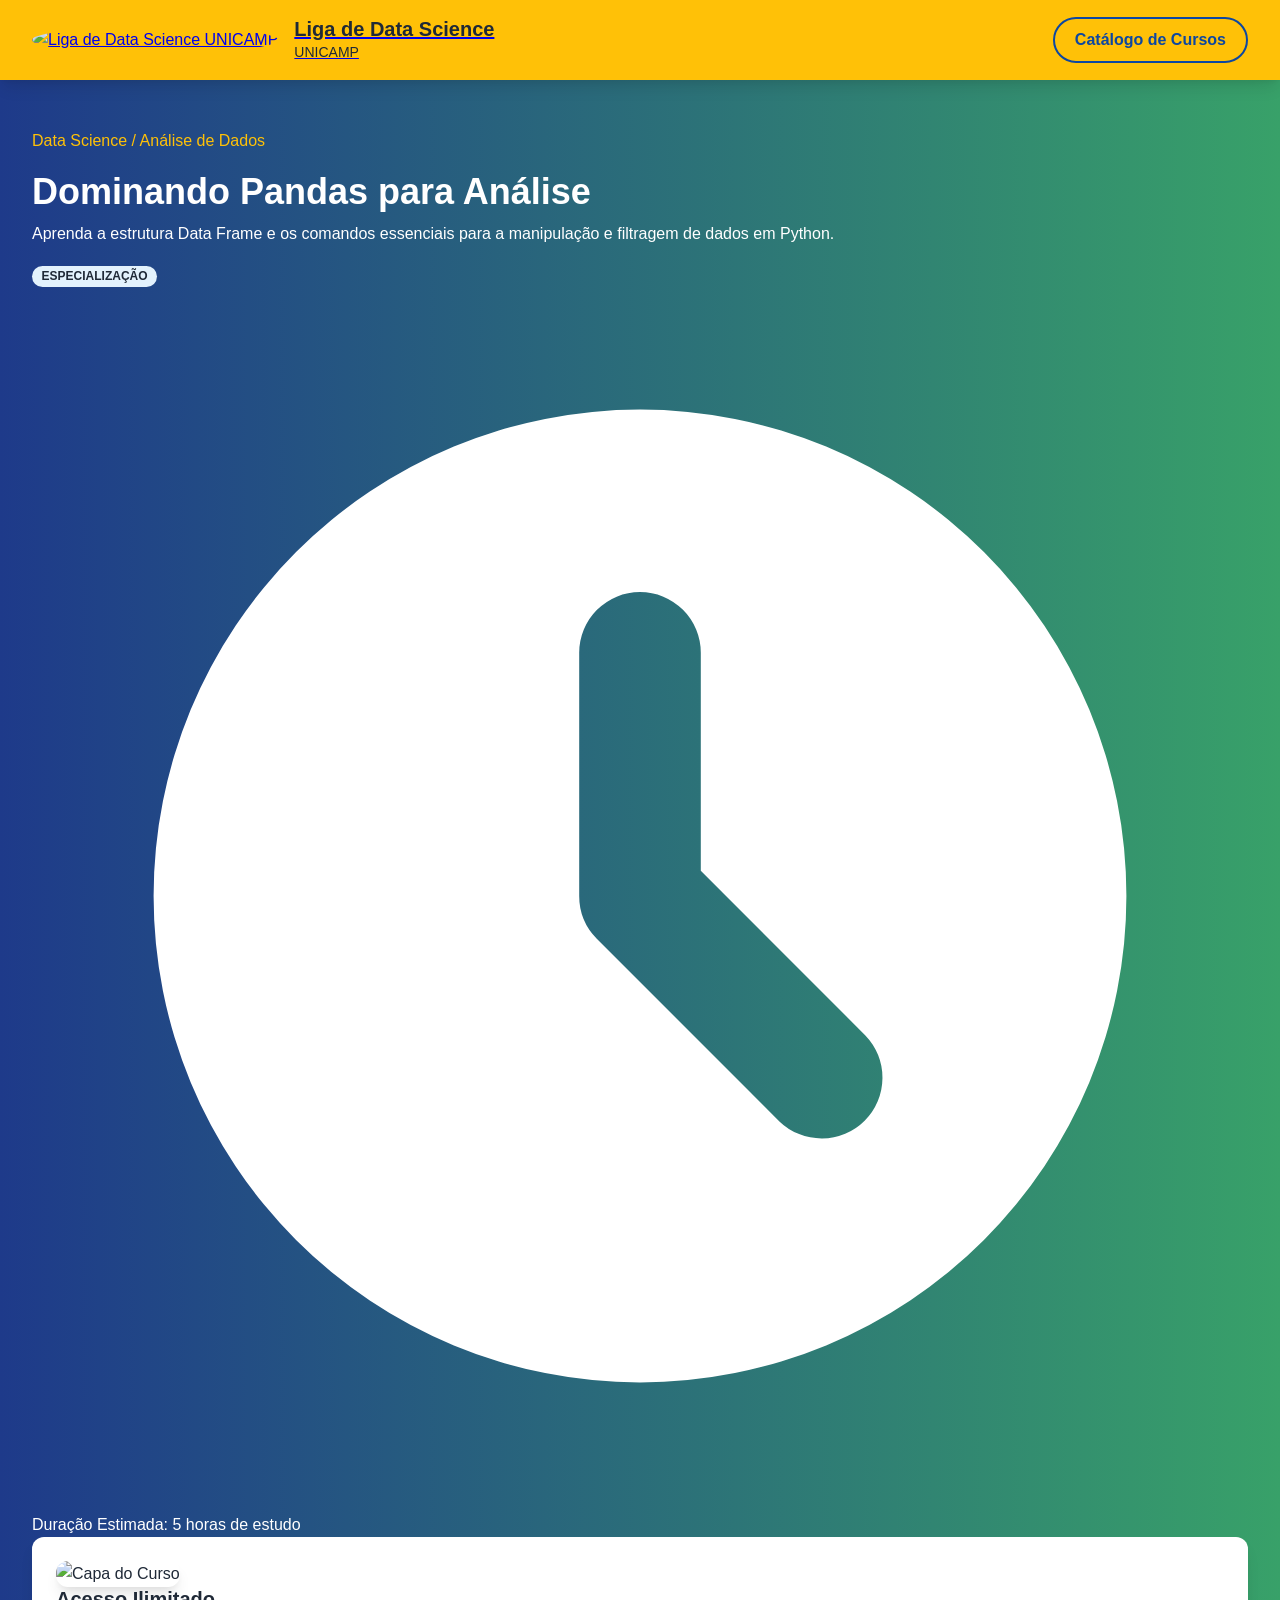
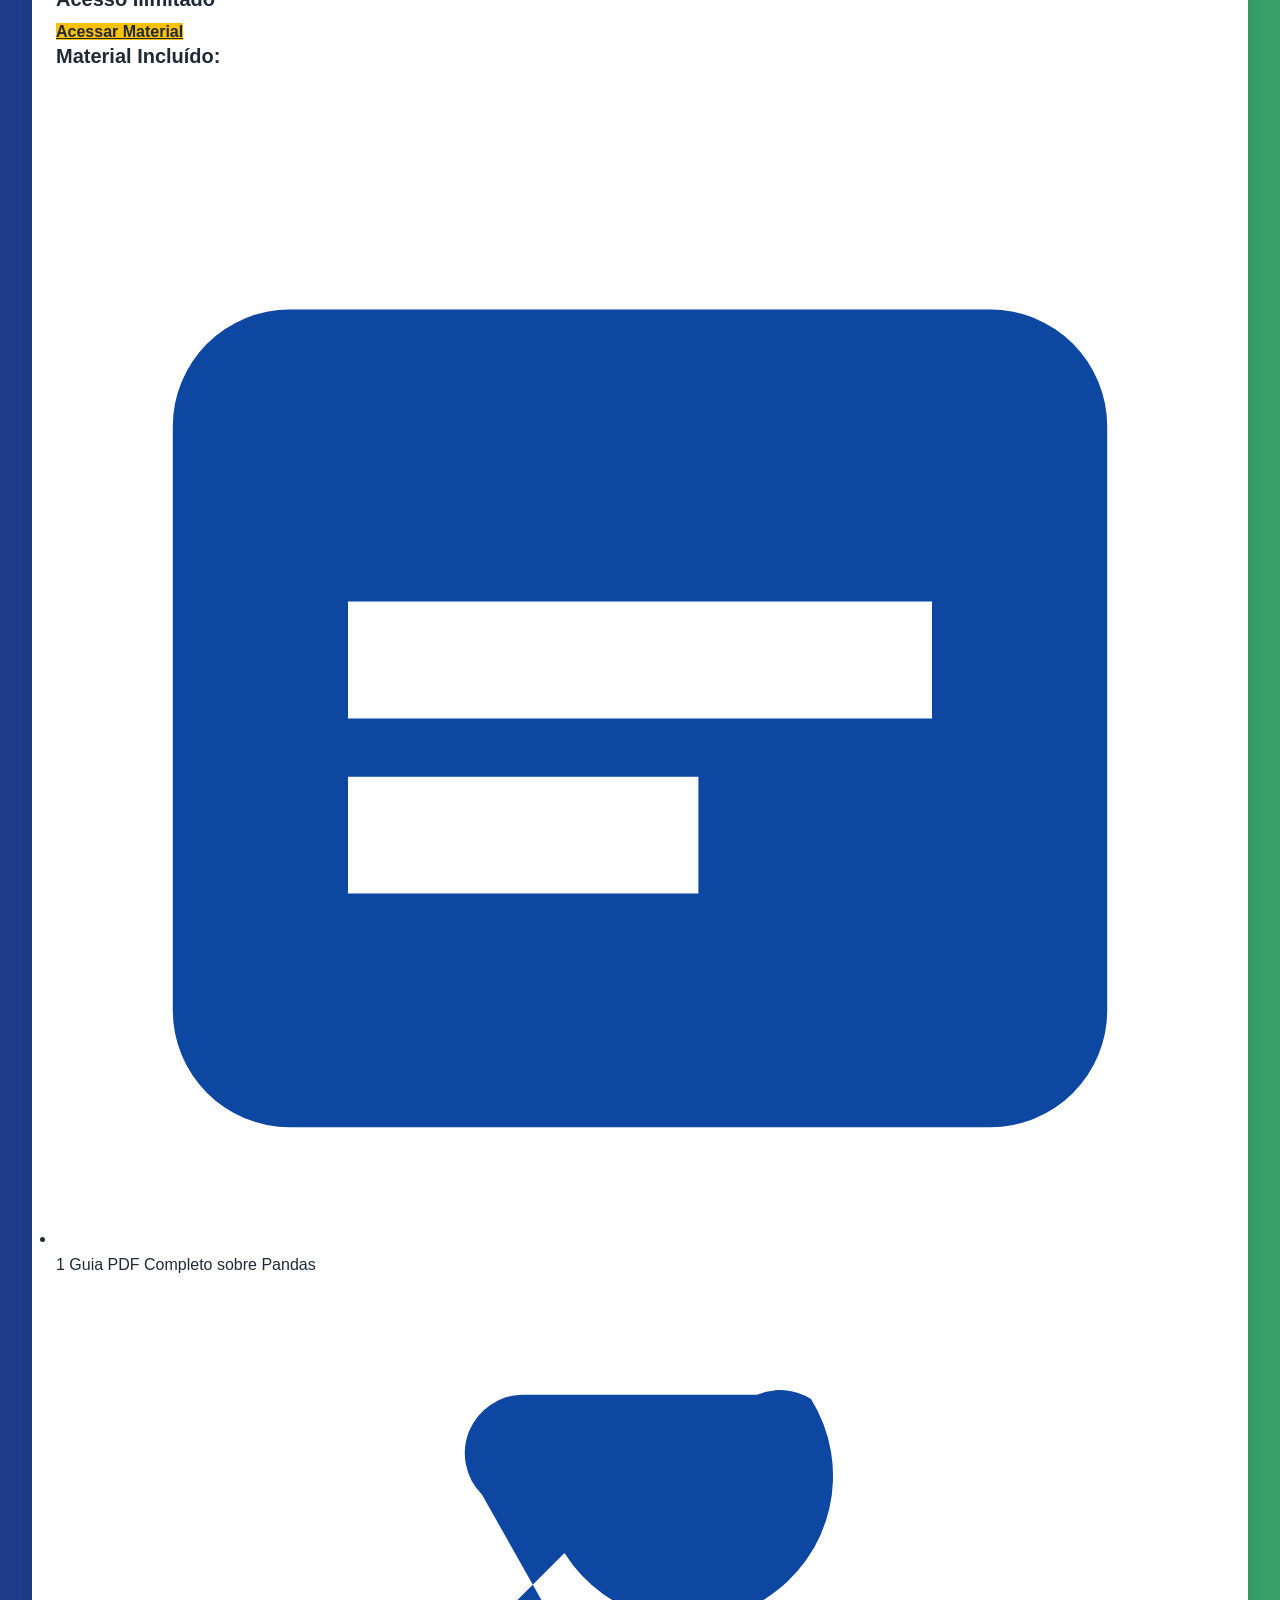
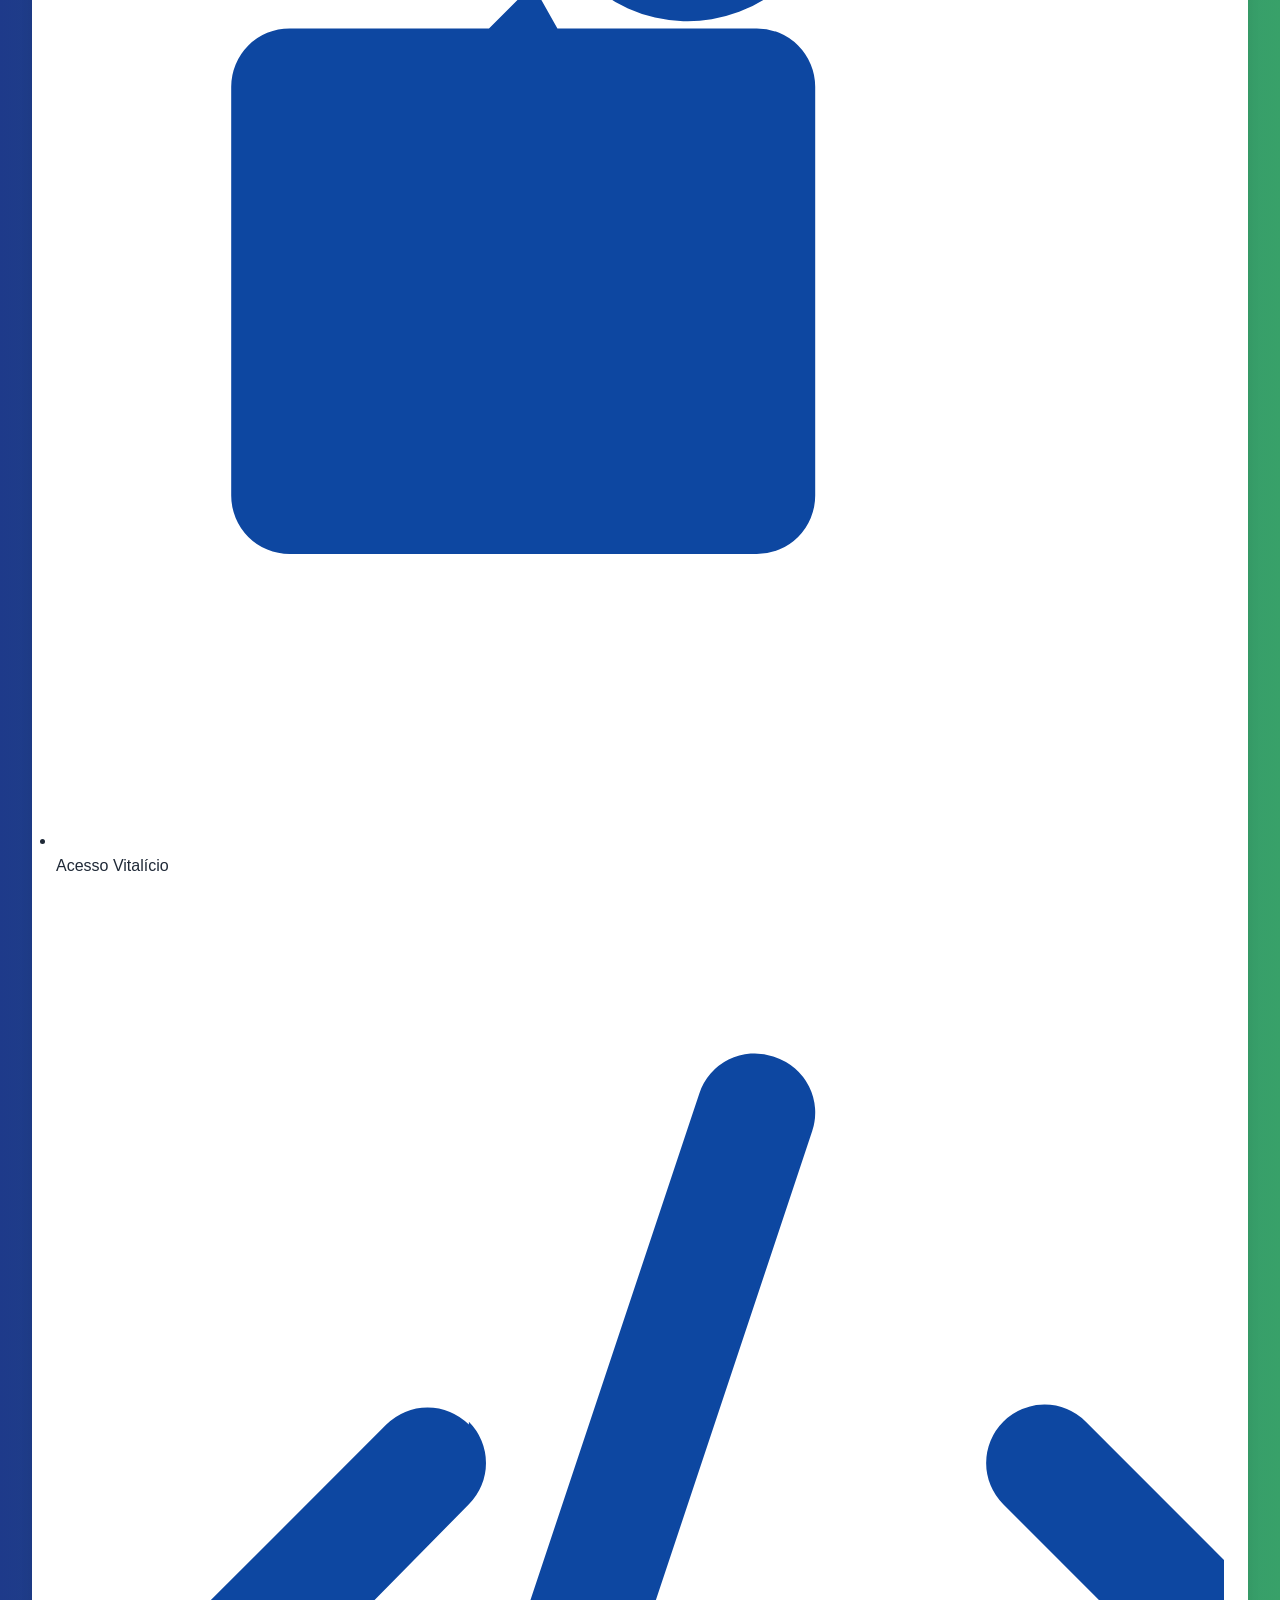
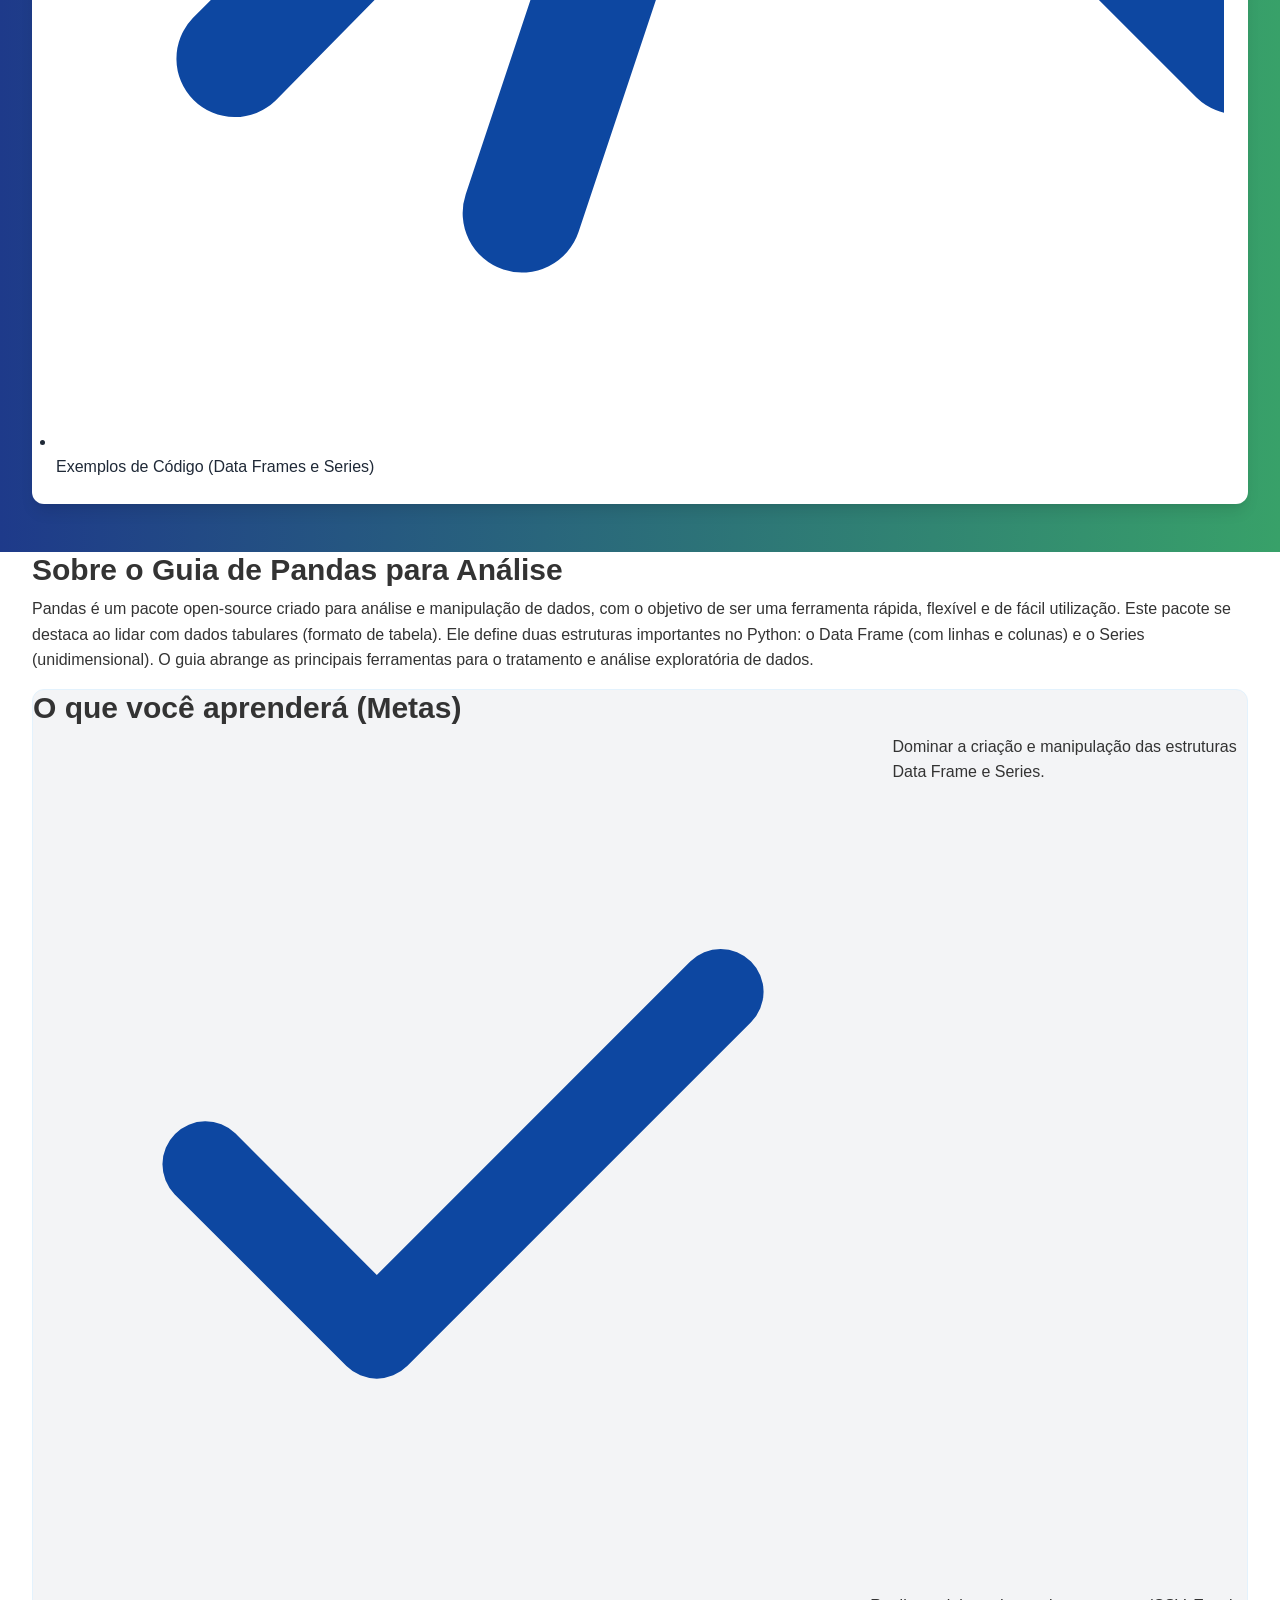
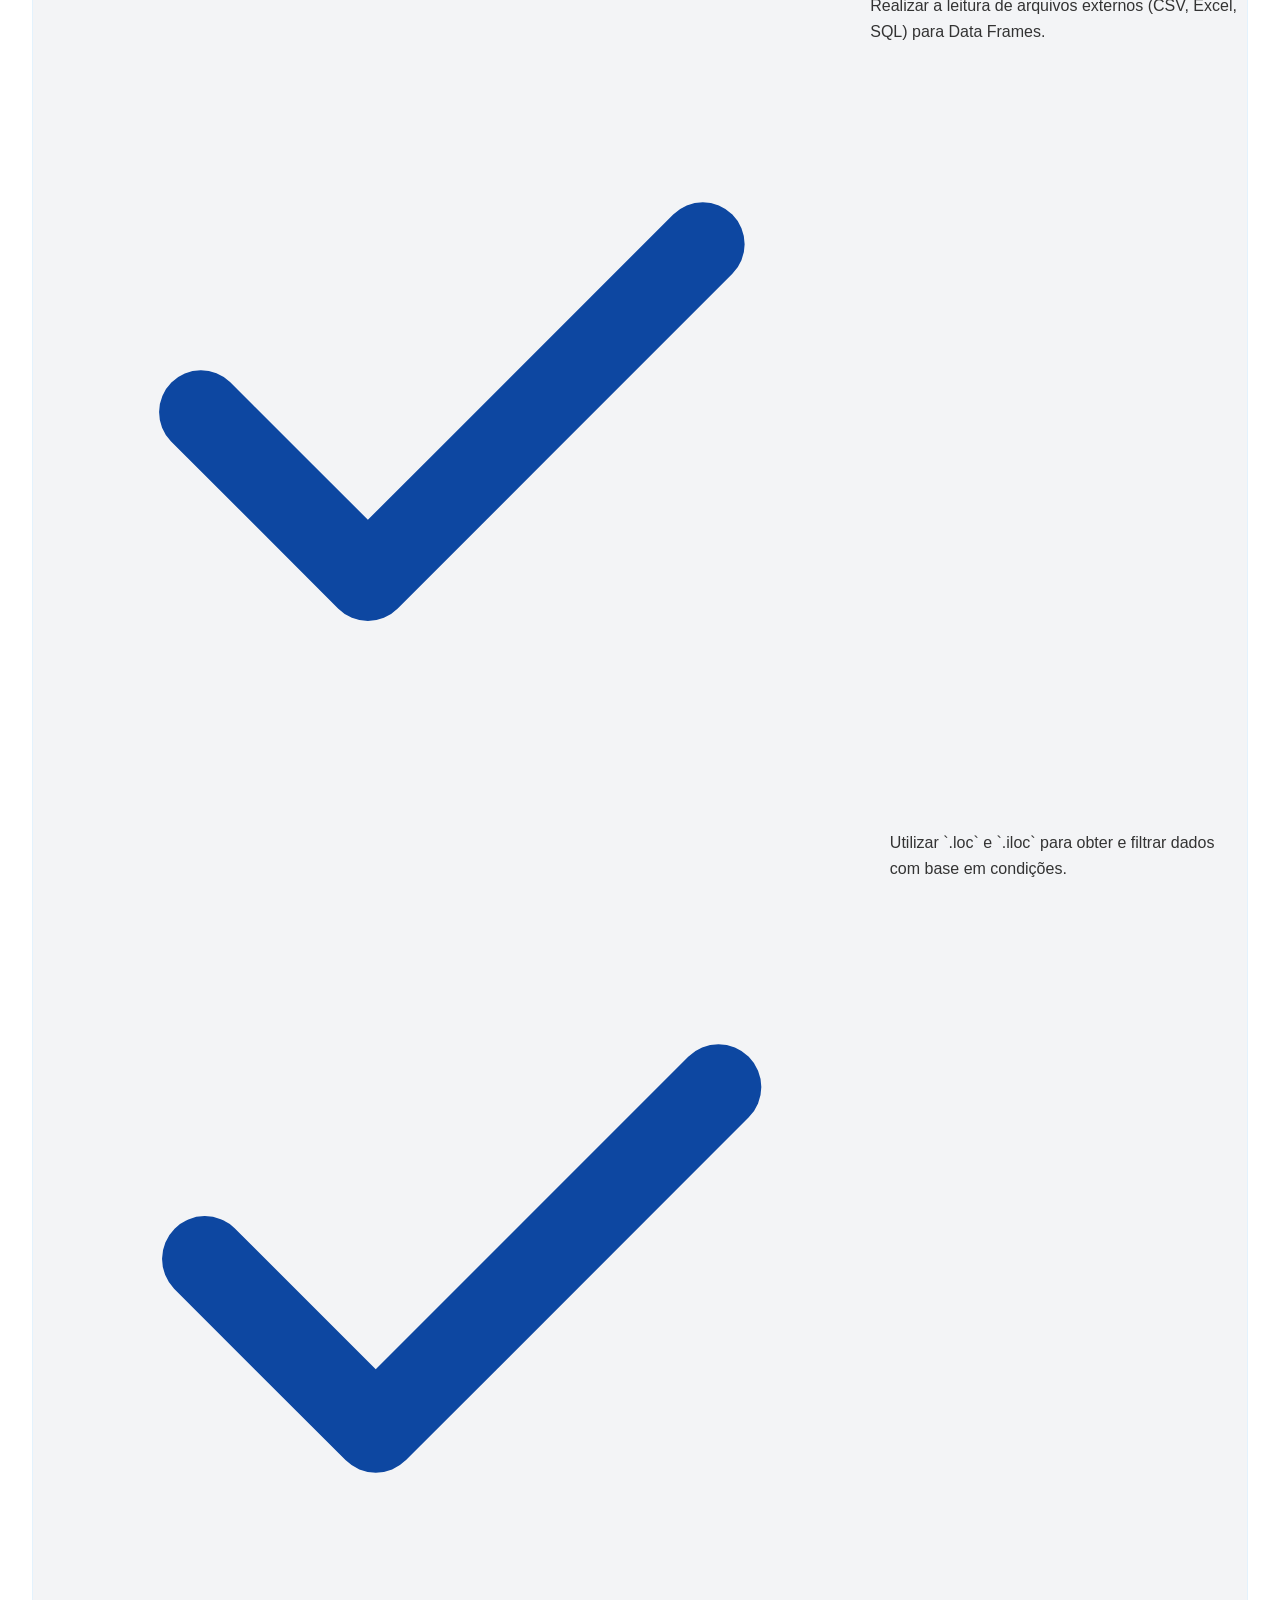
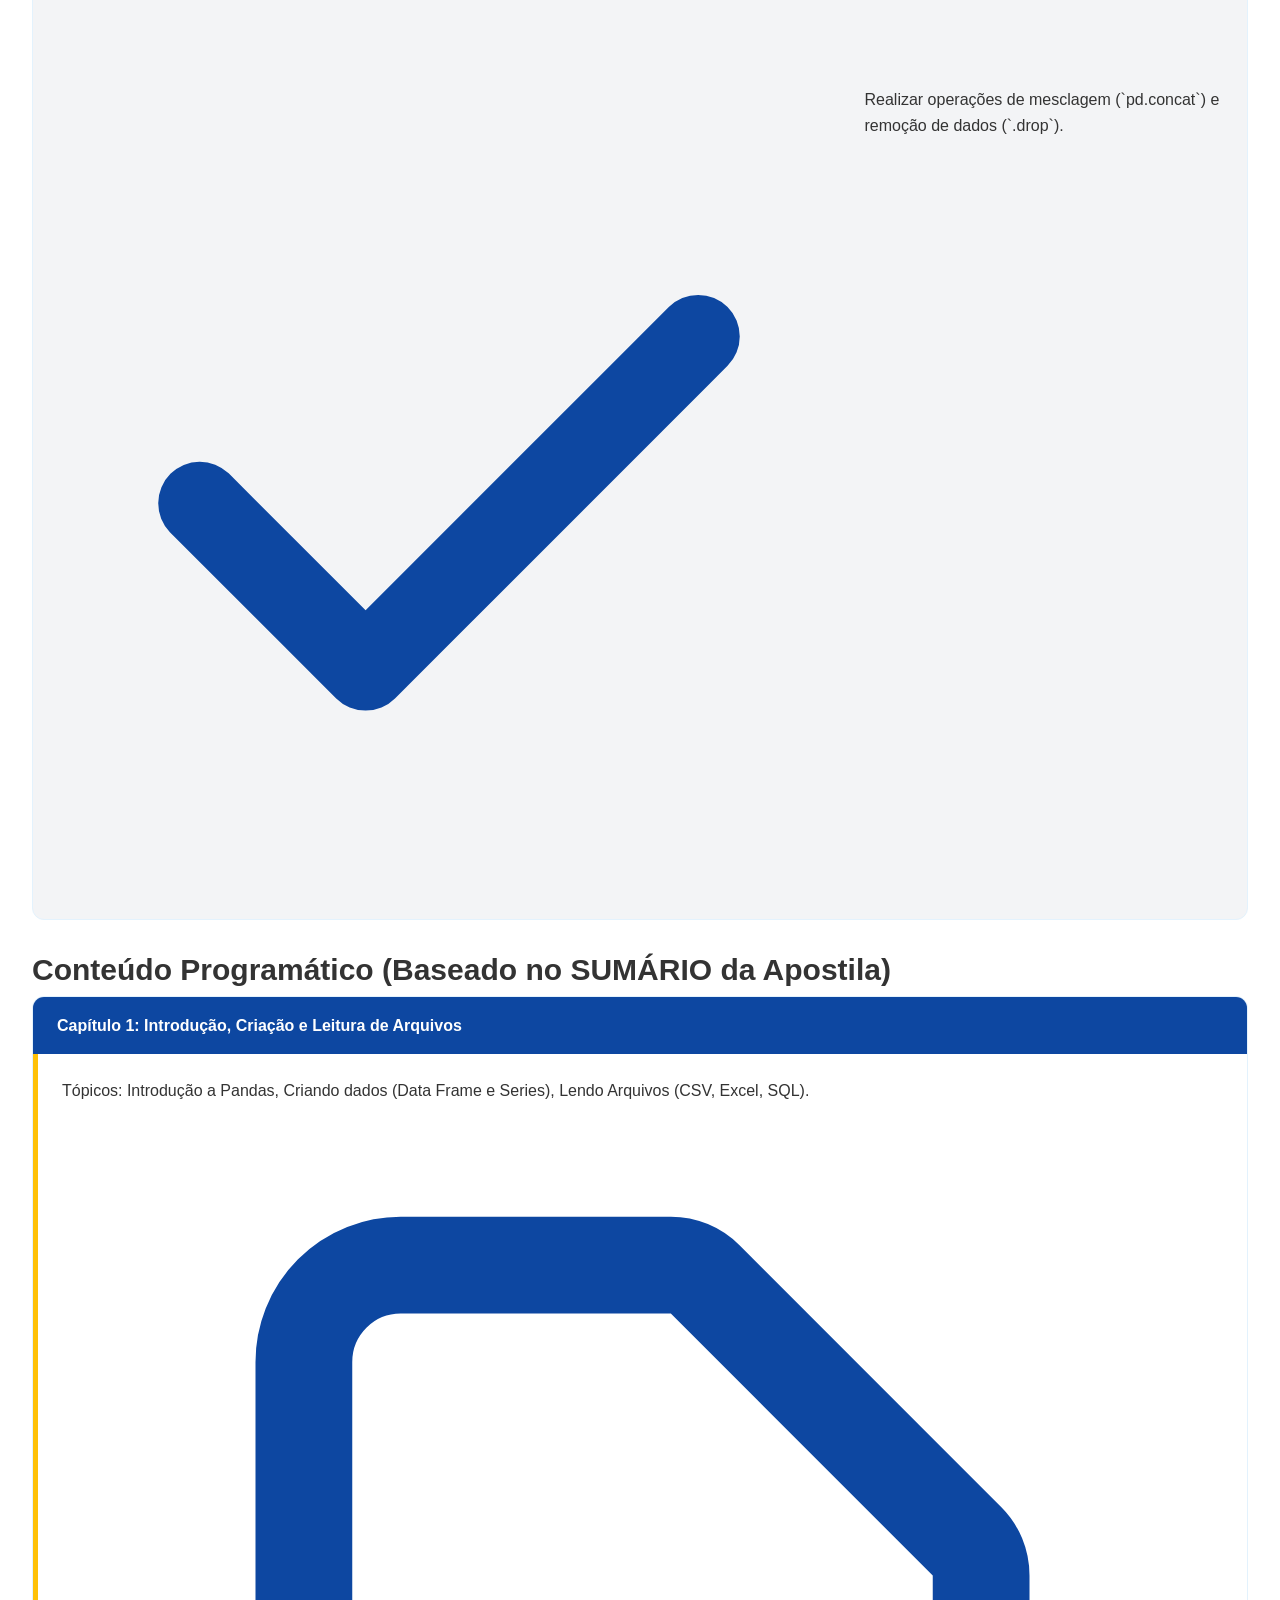
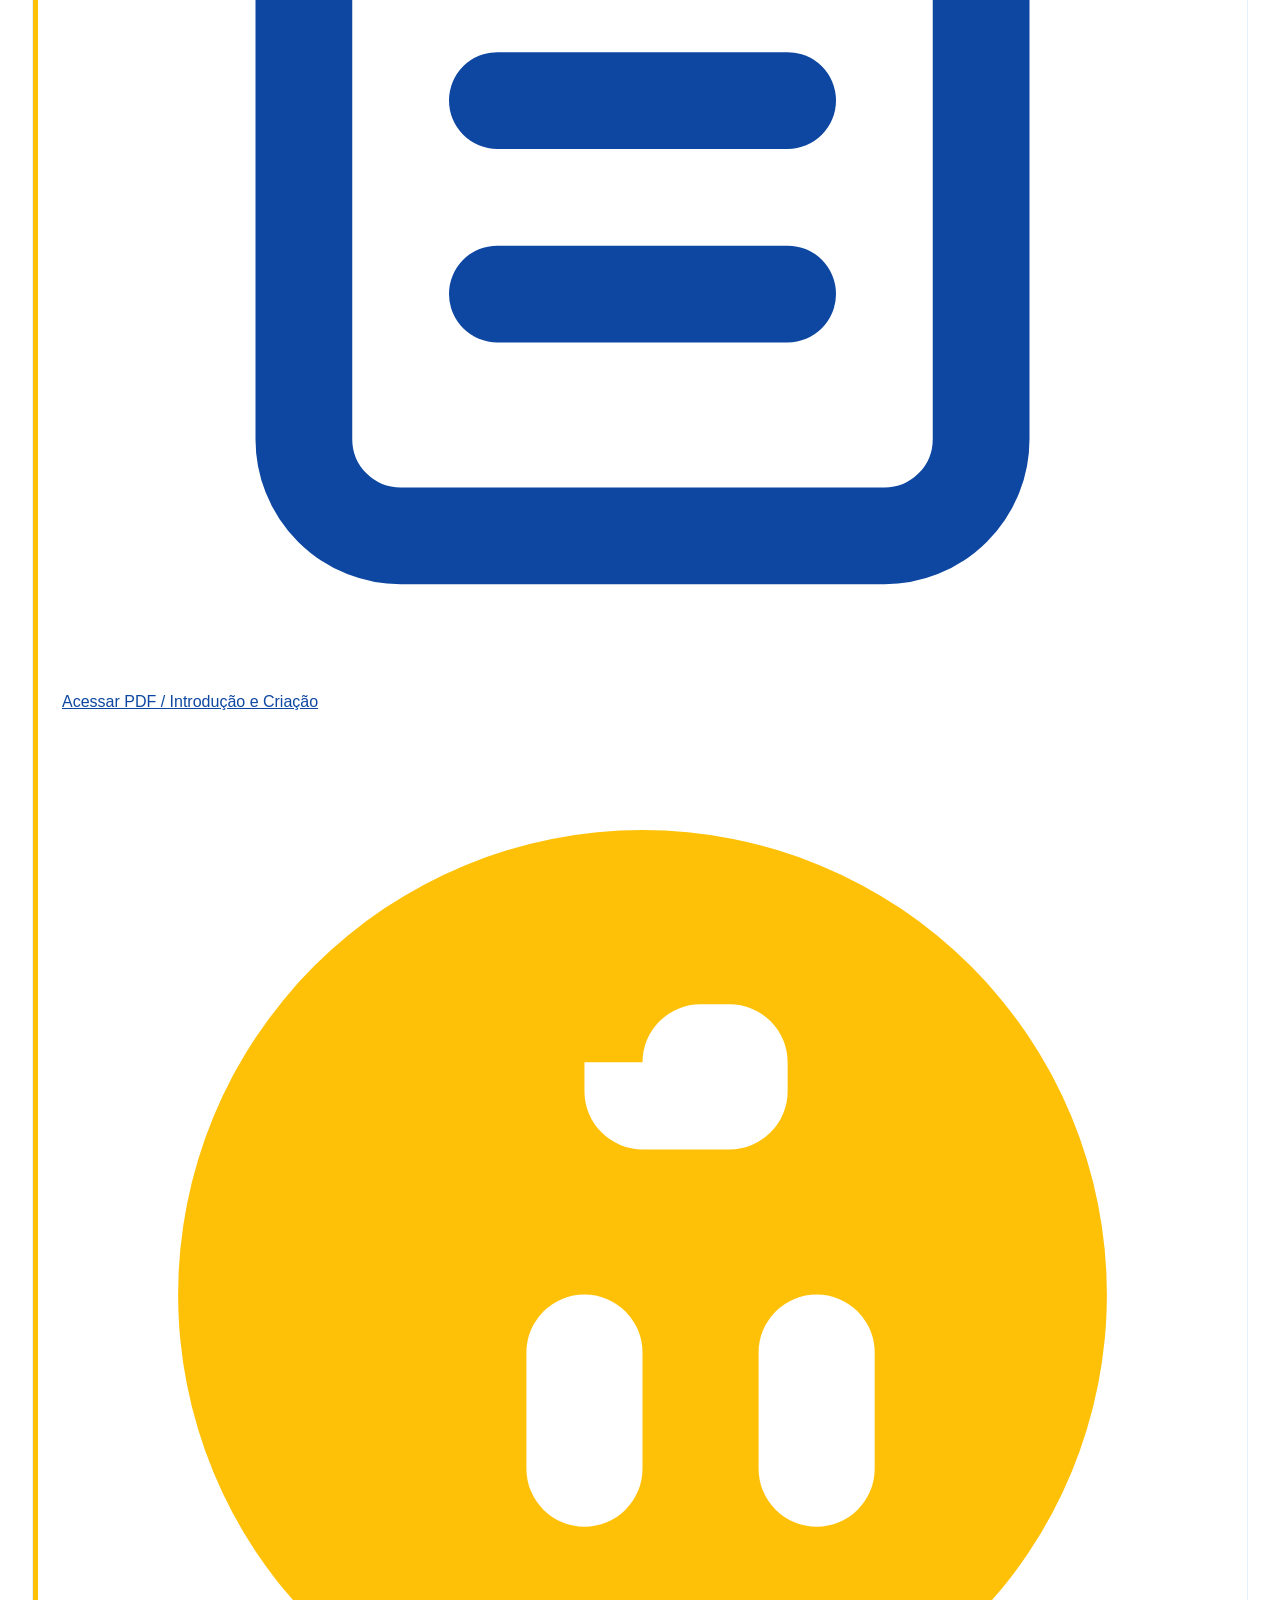
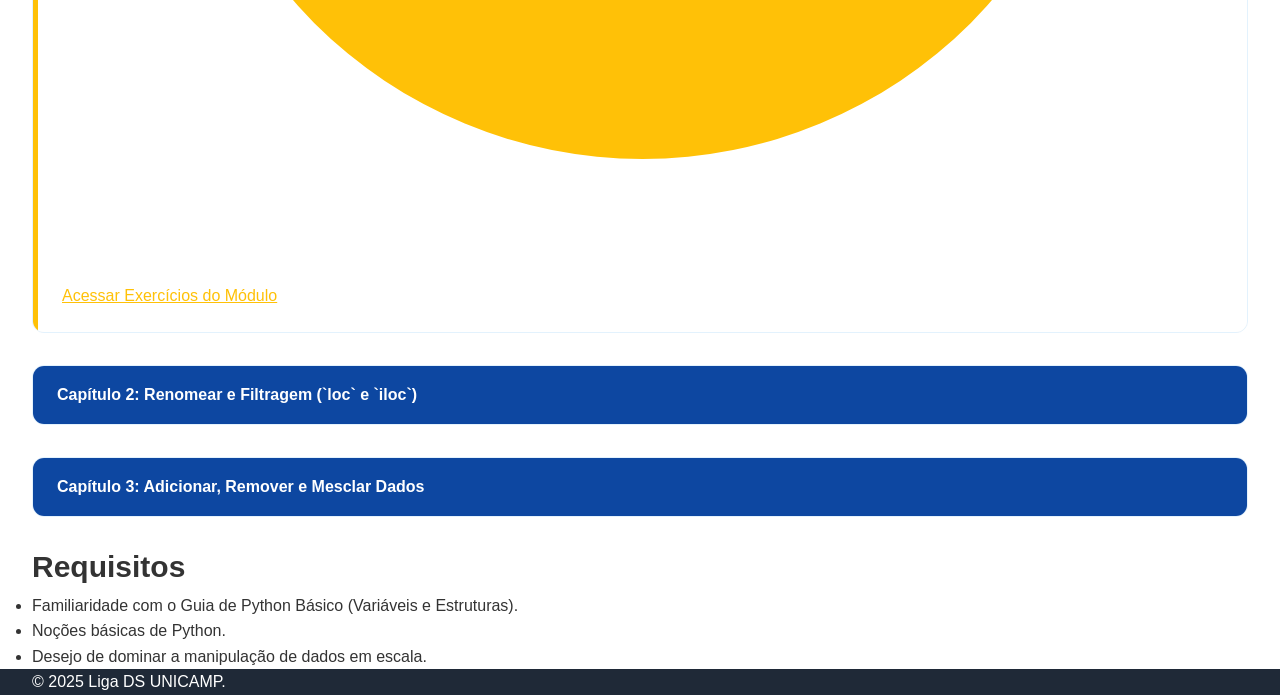
==== capacitation_pandas.html @ 4a8dedd7 "Cursos atualizados" ====
<!DOCTYPE html>
<html lang="pt-BR">
<head>
    <meta charset="UTF-8">
    <meta name="viewport" content="width=device-width, initial-scale=1.0">
    <title>Dominando Pandas para Análise</title>
    <script src="https://cdn.tailwindcss.com"></script>
    <link rel="stylesheet" href="styles.css">
    
    <style>
        /* Estilos CSS Base da Página de Detalhes */
        :root {
            --primary-color: #0d47a1; 
            --secondary-color: #ffc107; 
            --dark-gray: #1f2937;
            --medium-gray: #6b7280;
            --light-gray: #f3f4f6;
            --white: #ffffff;
            --light-primary: #e3f2fd; 
            --radius-lg: 0.75rem;
            --shadow-lg: 0 10px 15px -3px rgba(0, 0, 0, 0.1), 0 4px 6px -2px rgba(0, 0, 0, 0.05);
        }

        .course-detail-hero {
            padding: 3rem 0;
            background: linear-gradient(90deg, #1e3a8a 0%, #38a169 100%); /* Tema Verde/Azul para Pandas */
            color: var(--white);
        }

        .course-sidebar-card {
            border-radius: var(--radius-lg);
            box-shadow: var(--shadow-lg);
            background-color: var(--white);
            color: var(--dark-gray);
            padding: 1.5rem;
            position: sticky;
            top: 5rem;
            z-index: 20; 
        }

        .course-cover-image {
            width: 100%;
            border-radius: var(--radius-lg);
            box-shadow: var(--shadow-lg);
            object-fit: cover;
            aspect-ratio: 16 / 9;
        }

        .content-section {
            border: 1px solid var(--light-primary);
            background-color: var(--light-gray);
            border-radius: var(--radius-lg);
            margin-bottom: 2rem;
            overflow: hidden;
        }

        .content-header {
            background-color: var(--primary-color);
            color: var(--white);
            padding: 1rem 1.5rem;
            font-weight: 700;
            cursor: pointer;
            display: flex;
            justify-content: space-between;
            align-items: center;
        }

        .content-body {
            padding: 1.5rem;
            background-color: var(--white);
            border-left: 5px solid var(--secondary-color);
        }
        
        .cta-button-access {
            background-color: var(--secondary-color);
            color: var(--dark-gray);
            font-weight: 700;
            transition: background-color 0.2s;
        }
        .cta-button-access:hover {
            background-color: #e0b411;
        }
        
        .list-icon-check svg {
            color: var(--primary-color);
        }
        
        /* Corrigindo explicitamente a cor do texto da tag de nível */
        .tag-style {
            color: var(--dark-gray); 
        }

        /* Alinhamento dos itens da lista (Metas) */
        .list-item-aligned {
            display: flex;
            align-items: flex-start; /* Alinha o texto e o ícone no topo */
            text-align: left;
        }
    </style>
</head>
<body>

    <header class="header sticky top-0 z-50 bg-secondary shadow-md">
        <div class="container header-content">
            <a href="index.html" class="logo-section">
                <div><img class="logo-ds" src="image/logo.jpeg" alt="Liga de Data Science UNICAMP"></div>
                <div class="logo-text"><h1>Liga de Data Science</h1><span>UNICAMP</span></div>
            </a>
            <div class="nav-desktop">
                <a href="capacitations.html" class="btn-outline">Catálogo de Cursos</a>
                </div>
        </div>
    </header>

    <section class="course-detail-hero">
        <div class="container grid grid-cols-1 lg:grid-cols-3 gap-8">
            <div class="lg:col-span-2">
                <p class="text-secondary font-semibold mb-2 text-sm uppercase">Data Science / Análise de Dados</p>
                <h1 class="text-4xl font-extrabold mb-3">Dominando Pandas para Análise</h1>
                <p class="text-xl opacity-90 mb-4">Aprenda a estrutura Data Frame e os comandos essenciais para a manipulação e filtragem de dados em Python.</p>
                
                <div class="flex flex-wrap items-center space-x-6 text-sm font-medium">
                    <span class="tag-style bg-light-primary text-dark-gray px-3 py-1 rounded-full">ESPECIALIZAÇÃO</span>
                    <span class="text-white opacity-90 flex items-center">
                        <svg class="w-4 h-4 mr-1" fill="currentColor" viewBox="0 0 20 20"><path fill-rule="evenodd" d="M10 18a8 8 0 100-16 8 8 0 000 16zm1-12a1 1 0 10-2 0v4a1 1 0 00.293.707l3 3a1 1 0 001.414-1.414L11 9.586V6z" clip-rule="evenodd"></path></svg>
                        Duração Estimada: 5 horas de estudo
                    </span>
                </div>
            </div>

            <div class="lg:col-span-1">
                <div class="course-sidebar-card">
                    <img src="https://placehold.co/700x400/38a169/f0fdf4?text=PANDAS+AVANÇADO" alt="Capa do Curso" class="course-cover-image mb-4">

                    <h4 class="text-3xl font-extrabold text-ds-dark mb-4">
                        Acesso Ilimitado
                    </h4>

                    <a href="https://drive.google.com/file/d/1uTbgbLr_trUPFNYW8DeYsIQ0rZQ4hUey/view" 
                       target="_blank"
                       class="cta-button-access w-full block text-center py-3 text-xl rounded-lg mb-2">
                        Acessar Material
                    </a>
                    
                    <h4 class="text-lg font-bold mt-6 mb-3 text-ds-dark border-t pt-3">Material Incluído:</h4>
                    <ul class="space-y-2 text-sm text-medium-gray">
                        <li class="flex items-center"><svg class="w-5 h-5 mr-2 text-primary" fill="currentColor" viewBox="0 0 20 20"><path d="M4 4a2 2 0 00-2 2v10a2 2 0 002 2h12a2 2 0 002-2V6a2 2 0 00-2-2H4zM5 9h10v2H5V9zm0 3h6v2H5v-2z"></path></svg>1 Guia PDF Completo sobre Pandas</li>
                        <li class="flex items-center"><svg class="w-5 h-5 mr-2 text-primary" fill="currentColor" viewBox="0 0 20 20"><path d="M10 12a2 2 0 100-4 2 2 0 000 4z"></path><path fill-rule="evenodd" d="M12.928 2.072A1 1 0 0012 2H8a1 1 0 00-.707 1.707L8.586 6H4a1 1 0 00-1 1v7a1 1 0 001 1h8a1 1 0 001-1v-7a1 1 0 00-1-1h-4.586l1.293-1.293A1 1 0 0012.928 2.072z" clip-rule="evenodd"></path></svg>Acesso Vitalício</li>
                        <li class="flex items-center"><svg class="w-5 h-5 mr-2 text-primary" fill="currentColor" viewBox="0 0 20 20"><path fill-rule="evenodd" d="M12.316 3.051a1 1 0 01.633 1.265l-4 12a1 1 0 11-1.933-.645l4-12a1 1 0 011.265-.633zM7.07 9.293a1 1 0 010 1.414L3.757 14.07a1 1 0 01-1.414-1.414l3.313-3.314a1 1 0 011.414 0zm9.15 0a1 1 0 000 1.414l3.313 3.314a1 1 0 001.414-1.414l-3.313-3.314a1 1 0 00-1.414 0z" clip-rule="evenodd"></path></svg>Exemplos de Código (Data Frames e Series)</li>
                    </ul>
                </div>
            </div>
        </div>
    </section>

    <main class="container mx-auto py-10 grid grid-cols-1 lg:grid-cols-3 gap-10">
        
        <div class="lg:col-span-2">

            <section class="mb-8 p-6 bg-white rounded-lg shadow-md border-t-4 border-ds-primary">
                <h2 class="text-2xl font-bold text-ds-dark mb-4">Sobre o Guia de Pandas para Análise</h2>
                <p class="text-medium-gray leading-relaxed">
                    Pandas é um pacote open-source criado para análise e manipulação de dados, com o objetivo de ser uma ferramenta rápida, flexível e de fácil utilização. Este pacote se destaca ao lidar com dados tabulares (formato de tabela). Ele define duas estruturas importantes no Python: o Data Frame (com linhas e colunas) e o Series (unidimensional). O guia abrange as principais ferramentas para o tratamento e análise exploratória de dados.
                </p>
            </section>

            <section class="mb-8 p-6 content-section">
                <h2 class="text-2xl font-bold text-ds-dark mb-4">O que você aprenderá (Metas)</h2>
                <ul class="grid grid-cols-1 md:grid-cols-2 gap-x-6 gap-y-3 list-icon-check">
                    <li class="list-item-aligned text-ds-dark font-medium"><svg class="w-4 h-4 mt-1 mr-2" fill="currentColor" viewBox="0 0 20 20"><path fill-rule="evenodd" d="M16.707 5.293a1 1 0 010 1.414l-8 8a1 1 0 01-1.414 0l-4-4a1 1 0 011.414-1.414L8 12.586l7.293-7.293a1 1 0 011.414 0z" clip-rule="evenodd"></path></svg><span>Dominar a criação e manipulação das estruturas Data Frame e Series.</span></li>
                    <li class="list-item-aligned text-ds-dark font-medium"><svg class="w-4 h-4 mt-1 mr-2" fill="currentColor" viewBox="0 0 20 20"><path fill-rule="evenodd" d="M16.707 5.293a1 1 0 010 1.414l-8 8a1 1 0 01-1.414 0l-4-4a1 1 0 011.414-1.414L8 12.586l7.293-7.293a1 1 0 011.414 0z" clip-rule="evenodd"></path></svg><span>Realizar a leitura de arquivos externos (CSV, Excel, SQL) para Data Frames.</span></li>
                    <li class="list-item-aligned text-ds-dark font-medium"><svg class="w-4 h-4 mt-1 mr-2" fill="currentColor" viewBox="0 0 20 20"><path fill-rule="evenodd" d="M16.707 5.293a1 1 0 010 1.414l-8 8a1 1 0 01-1.414 0l-4-4a1 1 0 011.414-1.414L8 12.586l7.293-7.293a1 1 0 011.414 0z" clip-rule="evenodd"></path></svg><span>Utilizar `.loc` e `.iloc` para obter e filtrar dados com base em condições.</span></li>
                    <li class="list-item-aligned text-ds-dark font-medium"><svg class="w-4 h-4 mt-1 mr-2" fill="currentColor" viewBox="0 0 20 20"><path fill-rule="evenodd" d="M16.707 5.293a1 1 0 010 1.414l-8 8a1 1 0 01-1.414 0l-4-4a1 1 0 011.414-1.414L8 12.586l7.293-7.293a1 1 0 011.414 0z" clip-rule="evenodd"></path></svg><span>Realizar operações de mesclagem (`pd.concat`) e remoção de dados (`.drop`).</span></li>
                </ul>
            </section>
            
            <section class="mb-8">
                <h2 class="text-2xl font-bold text-ds-dark mb-4">Conteúdo Programático (Baseado no SUMÁRIO da Apostila)</h2>
                
                <div class="space-y-4">
                    
                    <details class="content-section" open>
                        <summary class="content-header text-lg">Capítulo 1: Introdução, Criação e Leitura de Arquivos</summary>
                        <div class="content-body space-y-3">
                            <p class="text-sm text-medium-gray">Tópicos: Introdução a Pandas, Criando dados (Data Frame e Series), Lendo Arquivos (CSV, Excel, SQL).</p>
                            <a href="https://drive.google.com/file/d/1uTbgbLr_trUPFNYW8DeYsIQ0rZQ4hUey/view" target="_blank" class="text-primary font-semibold hover:underline flex items-center text-sm">
                                <svg class="w-4 h-4 mr-1" fill="none" stroke="currentColor" viewBox="0 0 24 24"><path stroke-linecap="round" stroke-linejoin="round" stroke-width="2" d="M9 12h6m-6 4h6m2 5H7a2 2 0 01-2-2V5a2 2 0 012-2h5.586a1 1 0 01.707.293l5.414 5.414a1 1 0 01.293.707V19a2 2 0 01-2 2z"></path></svg>
                                Acessar PDF / Introdução e Criação
                            </a>
                            <a href="exercise_feedback.html" target="_blank" class="text-secondary font-semibold hover:underline flex items-center text-sm">
                                <svg class="w-4 h-4 mr-1" fill="currentColor" viewBox="0 0 20 20"><path d="M10 2a8 8 0 100 16 8 8 0 000-16zm-2 9a1 1 0 112 0v2a1 1 0 11-2 0v-2zm4 0a1 1 0 012 0v2a1 1 0 11-2 0v-2zm-2-5a1 1 0 011-1h.5a1 1 0 011 1v.5a1 1 0 01-1 1H10a1 1 0 01-1-1v-.5z"></path></svg>
                                Acessar Exercícios do Módulo
                            </a>
                        </div>
                    </details>
                    
                    <details class="content-section">
                        <summary class="content-header text-lg">Capítulo 2: Renomear e Filtragem (`loc` e `iloc`)</summary>
                        <div class="content-body space-y-3">
                            <p class="text-sm text-medium-gray">Tópicos: Renomeando (Linhas e Colunas), Obtenção e Filtragem de Dados (`loc` e `iloc`).</p>
                             <a href="https://drive.google.com/file/d/1uTbgbLr_trUPFNYW8DeYsIQ0rZQ4hUey/view" target="_blank" class="text-primary font-semibold hover:underline flex items-center text-sm">
                                <svg class="w-4 h-4 mr-1" fill="none" stroke="currentColor" viewBox="0 0 24 24"><path stroke-linecap="round" stroke-linejoin="round" stroke-width="2" d="M9 12h6m-6 4h6m2 5H7a2 2 0 01-2-2V5a2 2 0 012-2h5.586a1 1 0 01.707.293l5.414 5.414a1 1 0 01.293.707V19a2 2 0 01-2 2z"></path></svg>
                                Acessar Apostila Completa (PDF)
                            </a>
                            <a href="exercise_feedback.html" target="_blank" class="text-secondary font-semibold hover:underline flex items-center text-sm">
                                <svg class="w-4 h-4 mr-1" fill="currentColor" viewBox="0 0 20 20"><path d="M10 2a8 8 0 100 16 8 8 0 000-16zm-2 9a1 1 0 112 0v2a1 1 0 11-2 0v-2zm4 0a1 1 0 012 0v2a1 1 0 11-2 0v-2zm-2-5a1 1 0 011-1h.5a1 1 0 011 1v.5a1 1 0 01-1 1H10a1 1 0 01-1-1v-.5z"></path></svg>
                                Acessar Exercícios do Módulo
                            </a>
                        </div>
                    </details>
                    
                    <details class="content-section">
                        <summary class="content-header text-lg">Capítulo 3: Adicionar, Remover e Mesclar Dados</summary>
                        <div class="content-body space-y-3">
                            <p class="text-sm text-medium-gray">Tópicos: Adicionar Dados (`.loc`), Remover Dados (`.drop`), Mesclando Data Frames (`pd.concat`) e Ferramentas básicas.</p>
                             <a href="https://drive.google.com/file/d/1uTbgbLr_trUPFNYW8DeYsIQ0rZQ4hUey/view" target="_blank" class="text-primary font-semibold hover:underline flex items-center text-sm">
                                <svg class="w-4 h-4 mr-1" fill="none" stroke="currentColor" viewBox="0 0 24 24"><path stroke-linecap="round" stroke-linejoin="round" stroke-width="2" d="M9 12h6m-6 4h6m2 5H7a2 2 0 01-2-2V5a2 2 0 012-2h5.586a1 1 0 01.707.293l5.414 5.414a1 1 0 01.293.707V19a2 2 0 01-2 2z"></path></svg>
                                Acessar Apostila Completa (PDF)
                            </a>
                            <a href="exercise_feedback.html" target="_blank" class="text-secondary font-semibold hover:underline flex items-center text-sm">
                                <svg class="w-4 h-4 mr-1" fill="currentColor" viewBox="0 0 20 20"><path d="M10 2a8 8 0 100 16 8 8 0 000-16zm-2 9a1 1 0 112 0v2a1 1 0 11-2 0v-2zm4 0a1 1 0 012 0v2a1 1 0 11-2 0v-2zm-2-5a1 1 0 011-1h.5a1 1 0 011 1v.5a1 1 0 01-1 1H10a1 1 0 01-1-1v-.5z"></path></svg>
                                Acessar Exercícios do Módulo
                            </a>
                        </div>
                    </details>

                </div>
            </section>
            
            <section class="mt-8 p-6 bg-light-gray rounded-lg border border-gray-300">
                <h2 class="text-2xl font-bold text-ds-dark mb-3">Requisitos</h2>
                <ul class="list-disc list-inside space-y-1 text-medium-gray pl-4">
                    <li>Familiaridade com o Guia de Python Básico (Variáveis e Estruturas).</li>
                    <li>Noções básicas de Python.</li>
                    <li>Desejo de dominar a manipulação de dados em escala.</li>
                </ul>
            </section>
        </div>

        <div class="lg:col-span-1 hidden lg:block">
            <div class="course-sidebar-card">
                 <img src="https://placehold.co/700x400/38a169/f0fdf4?text=PANDAS+AVANÇADO" alt="Capa do Curso" class="course-cover-image mb-4">
                 <h4 class="text-3xl font-extrabold text-ds-dark mb-4">Acesso Ilimitado</h4>
                 <a href="https://drive.google.com/file/d/1uTbgbLr_trUPFNYW8DeYsIQ0rZQ4hUey/view" 
                    target="_blank"
                    class="cta-button-access w-full block text-center py-3 text-xl rounded-lg mb-2">
                     Acessar Material
                 </a>
                 <h4 class="text-lg font-bold mt-6 mb-3 text-ds-dark border-t pt-3">Material Incluído:</h4>
                 <ul class="space-y-2 text-sm text-medium-gray">
                     <li class="flex items-center"><svg class="w-5 h-5 mr-2 text-primary" fill="currentColor" viewBox="0 0 20 20"><path d="M4 4a2 2 0 00-2 2v10a2 2 0 002 2h12a2 2 0 002-2V6a2 2 0 00-2-2H4zM5 9h10v2H5V9zm0 3h6v2H5v-2z"></path></svg>1 Guia PDF Completo sobre Pandas</li>
                     <li class="flex items-center"><svg class="w-5 h-5 mr-2 text-primary" fill="currentColor" viewBox="0 0 20 20"><path d="M10 12a2 2 0 100-4 2 2 0 000 4z"></path><path fill-rule="evenodd" d="M12.928 2.072A1 1 0 0012 2H8a1 1 0 00-.707 1.707L8.586 6H4a1 1 0 00-1 1v7a1 1 0 001 1h8a1 1 0 001-1v-7a1 1 0 00-1-1h-4.586l1.293-1.293A1 1 0 0012.928 2.072z" clip-rule="evenodd"></path></svg>Acesso Vitalício</li>
                     <li class="flex items-center"><svg class="w-5 h-5 mr-2 text-primary" fill="currentColor" viewBox="0 0 20 20"><path fill-rule="evenodd" d="M12.316 3.051a1 1 0 01.633 1.265l-4 12a1 1 0 11-1.933-.645l4-12a1 1 0 011.265-.633zM7.07 9.293a1 1 0 010 1.414L3.757 14.07a1 1 0 01-1.414-1.414l3.313-3.314a1 1 0 011.414 0zm9.15 0a1 1 0 000 1.414l3.313 3.314a1 1 0 001.414-1.414l-3.313-3.314a1 1 0 00-1.414 0z" clip-rule="evenodd"></path></svg>Exemplos de Código (Data Frames e Series)</li>
                 </ul>
            </div>
        </div>
    </main>

    <footer class="footer bg-ds-dark text-gray-400">
        <div class="container py-6 text-center">
            &copy; 2025 Liga DS UNICAMP.
        </div>
    </footer>
</body>
</html>
---- styles.css ----
/* Liga de Data Science UNICAMP - CSS Styles */

/* Reset and Base Styles */


* {
    margin: 0;
    padding: 0;
    box-sizing: border-box;
}

html {
    scroll-behavior: smooth;
}

body {
    font-family: -apple-system, BlinkMacSystemFont, 'Segoe UI', Roboto, 'Helvetica Neue', Arial, sans-serif;
    line-height: 1.6;
    color: #333;
    background-color: #ffffff;
}

/* Variables */
:root {
    --primary-color: #0c6980;
    --secondary-color: #f7ca16;
    --light-primary: #e9f8f9;
    --light-secondary: #fff9e6;
    --dark-gray: #1f2937;
    --medium-gray: #6b7280;
    --light-gray: #f3f4f6;
    --white: #ffffff;
    --shadow: 0 10px 15px -3px rgba(0, 0, 0, 0.1), 0 4px 6px -2px rgba(0, 0, 0, 0.05);
    --shadow-lg: 0 25px 50px -12px rgba(0, 0, 0, 0.25);
    --radius: 0.75rem;
    --radius-lg: 1rem;
    --transition: all 0.3s ease;
}

/* Utility Classes */
.container {
    max-width: 1280px;
    margin: 0 auto;
    padding: 0 1rem;
}

@media (min-width: 640px) {
    .container {
        padding: 0 1.5rem;
    }
}

@media (min-width: 1024px) {
    .container {
        padding: 0 2rem;
    }
}

.hidden {
    display: none !important;
}

/* Colors */
.bg-primary { background-color: var(--primary-color); }
.bg-secondary { background-color: var(--secondary-color); }
.bg-light { background-color: var(--light-primary); }
.bg-white { background-color: var(--white); }
.bg-light-primary { background-color: var(--light-primary); }
.bg-light-secondary { background-color: var(--light-secondary); }

.text-primary { color: var(--primary-color); }
.text-secondary { color: var(--secondary-color); }
.text-white { color: var(--white); }

.border-primary { border-top: 4px solid var(--primary-color); }
.border-secondary { border-top: 4px solid var(--secondary-color); }

/* Typography */
h1, h2, h3, h4, h5, h6 {
    font-weight: 700;
    line-height: 1.2;
    margin-bottom: 0.5rem;
}

h1 { font-size: 2.25rem; }
h2 { font-size: 1.875rem; }
h3 { font-size: 1.5rem; }
h4 { font-size: 1.25rem; }

p {
    margin-bottom: 1rem;
}

.logo-ds {
    width: 60px;       
    height: 60px;
    border-radius: 100%;   
    object-fit: cover;   
    margin-right: 1rem;
}

.highlight-text {
    font-size: 1.25rem;
    font-weight: 600;
    color: var(--dark-gray);
    margin-bottom: 1.5rem;
    line-height: 1.5;
}

.body-text {
    color: var(--medium-gray);
    line-height: 1.6;
    margin-bottom: 1rem;
}

/* Icons */
.icon {
    width: 2rem;
    height: 2rem;
}

.btn-icon {
    width: 1.25rem;
    height: 1.25rem;
    margin-left: 0.5rem;
}

.social-icon {
    width: 1.5rem;
    height: 1.5rem;
}

.date-icon {
    width: 1.25rem;
    height: 1.25rem;
    margin-right: 0.5rem;
}

/* Buttons */
.btn-primary {
    background-color: var(--primary-color);
    color: var(--white);
    padding: 0.75rem 2rem;
    border: none;
    border-radius: var(--radius);
    cursor: pointer;
    font-weight: 600;
    font-size: 1rem;
    display: inline-flex;
    align-items: center;
    transition: var(--transition);
    text-decoration: none;
}

.btn-primary:hover {
    background-color: #1a7d87;
    transform: translateY(-1px);
    box-shadow: var(--shadow);
}

.btn-secondary {
    background-color: var(--secondary-color);
    color: var(--dark-gray);
    padding: 0.75rem 1.5rem;
    border: none;
    border-radius: var(--radius);
    cursor: pointer;
    font-weight: 600;
    font-size: 1rem;
    display: inline-flex;
    align-items: center;
    transition: var(--transition);
    text-decoration: none;
    width: 100%;
    justify-content: center;
}

.btn-secondary:hover {
    background-color: #e0b411;
    transform: translateY(-1px);
    box-shadow: var(--shadow);
}

.btn-outline {
    background-color: transparent;
    color: var(--primary-color);
    padding: 0.75rem 2rem;
    border: 2px solid var(--primary-color);
    border-radius: var(--radius);
    cursor: pointer;
    font-weight: 600;
    font-size: 1rem;
    display: inline-flex;
    align-items: center;
    transition: var(--transition);
    text-decoration: none;
}

.btn-outline:hover {
    background-color: var(--light-primary);
    transform: translateY(-1px);
    box-shadow: var(--shadow);
}

/* Header */
.header {
    background-color: var(--secondary-color);
    position: sticky;
    top: 0;
    z-index: 50;
    box-shadow: var(--shadow);
}

.header-content {
    display: flex;
    align-items: center;
    justify-content: space-between;
    height: 5rem;
}

.logo-section {
    display: flex;
    align-items: center;
}

.logo-icon {
    width: 3rem;
    height: 3rem;
    background-color: var(--dark-gray);
    border-radius: 50%;
    display: flex;
    align-items: center;
    justify-content: center;
    box-shadow: var(--shadow);
    margin-right: 1rem;
}

.logo-svg {
    width: 2rem;
    height: 2rem;
}

.logo-text h1 {
    font-size: 1.25rem;
    font-weight: 700;
    color: var(--dark-gray);
    margin: 0;
    line-height: 1.2;
}

.logo-text span {
    font-size: 0.875rem;
    font-weight: 500;
    color: var(--dark-gray);
    display: block;
}

.nav-desktop {
    display: none;
}

@media (min-width: 900px) {
    .nav-desktop {
        display: flex;
        align-items: center;
        gap: 2rem;
    }
}

.nav-link {
    color: var(--dark-gray);
    text-decoration: none;
    padding: 0.5rem 0.75rem;
    font-weight: 500;
    font-size: 0.875rem;
    border-bottom: 2px solid transparent;
    transition: var(--transition);
}

.nav-link:hover {
    color: var(--primary-color);
    border-bottom-color: var(--primary-color);
}

.mobile-menu-btn {
    background-color: var(--white);
    color: var(--primary-color);
    padding: 0.5rem;
    border: none;
    border-radius: var(--radius);
    cursor: pointer;
    transition: var(--transition);
}

@media (min-width: 900px) {
    .mobile-menu-btn {
        display: none;
    }
}

.menu-icon, .close-icon {
    width: 1.5rem;
    height: 1.5rem;
}

.nav-mobile {
    background-color: var(--white);
    border-radius: 0 0 var(--radius-lg) var(--radius-lg);
    box-shadow: var(--shadow);
    padding: 0.5rem;
}

.nav-link-mobile {
    display: block;
    color: var(--medium-gray);
    text-decoration: none;
    padding: 0.75rem;
    font-weight: 500;
    transition: var(--transition);
    border-radius: var(--radius);
}

.nav-link-mobile:hover {
    color: var(--primary-color);
    background-color: var(--light-primary);
}

/* Sections */
.section-key {
    position: relative;
    height: 50vh;
    background: url("image/historia.jpg") no-repeat center center/cover;
    display: flex;
    align-items: center;
    justify-content: center;
    text-align: center;
    overflow: hidden;
    color: #fff;
    font-family: "Poppins", sans-serif;
}

/* Camada escura sobre o fundo para dar contraste */
.section-key .overlay {
    position: absolute;
    top: 0;
    left: 0;
    width: 100%;
    height: 100%;
    background: rgba(10, 25, 47, 0.65); /* azul petróleo translúcido */
    z-index: 1;
}

/* Conteúdo central */
.section-key .container {
    position: relative;
    z-index: 2;
    max-width: 800px;
    padding: 2rem;
    animation: fadeInUp 1.5s ease;
}

/* Título principal */
.key-title {
    font-size: 2.8rem;
    font-weight: 700;
    color: var(--secondary-color);
    margin-bottom: 1rem;
    text-shadow: 0 2px 15px rgba(0, 0, 0, 0.3);
}

/* Subtítulo */
.key-subtitle {
    font-size: 1.3rem;
    line-height: 1.6;
    color: #e4e4e4;
    text-shadow: 0 1px 10px rgba(0, 0, 0, 0.2);
}

.y-title {
    font-size: 2.8rem;
    font-weight: 700;
    color: var(--dark-gray);
    margin-bottom: 1rem;
    text-shadow: 0 2px 15px rgba(0, 0, 0, 0.3);
}

/* Subtítulo */
.y-subtitle {
    font-size: 1.3rem;
    line-height: 1.6;
    color:var(--medium-gray);
    text-shadow: 0 1px 10px rgba(0, 0, 0, 0.2);
}

/* Animação de entrada suave */
@keyframes fadeInUp {
    from {
        opacity: 0;
        transform: translateY(30px);
    }
    to {
        opacity: 1;
        transform: translateY(0);
    }
}

/* Responsividade */
@media (max-width: 768px) {
    .key-title {
        font-size: 2rem;
    }
    .key-subtitle {
        font-size: 1.1rem;
    }
}

.section {
    padding: 5rem 0;
}

.section-header {
    text-align: center;
    margin-bottom: 3rem;
}

.section-title {
    font-size: 1.875rem;
    font-weight: 700;
    color: var(--primary-color);
    margin-bottom: 1rem;
    /* Estas propriedades são herdadas e causavam o problema de layout: */
    display: inline-block; 
    padding: 0.75rem 2rem;
    border-radius: 9999px;
    background-color: var(--light-primary);
    box-shadow: var(--shadow);
}

/* NOVO: Regra específica para corrigir o layout do título na seção de cursos (Centralizado e em bloco) */
#cursos .section-header .section-title {
    display: block; /* Garante que ocupe a linha toda e aceite text-align: center (do parent) */
    padding: 0; /* Remove o padding da bolha */
    background-color: transparent; /* Remove o fundo da bolha */
    box-shadow: none; /* Remove a sombra da bolha */
    border-radius: 0; /* Remove a borda arredondada */
    color: #1e3a8a; /* Cor do título (ajustado para ser um azul escuro/quase preto) */
    font-size: 2.8rem; /* Tamanho grande desejado */
    font-weight: 800;
    line-height: 1.1;
    margin-bottom: 0.5rem;
}


.section-title.bg-white {
    background-color: var(--white);
}

.section-subtitle {
    color: var(--medium-gray);
    max-width: 32rem;
    margin: 0 auto;
}

.section-cta {
    text-align: center;
    margin-top: 3rem;
}

/* Cards */
.card {
    background-color: var(--white);
    border-radius: var(--radius-lg);
    box-shadow: var(--shadow);
    padding: 2rem;
}

.rounded-image {
    width: 100%;
    border-radius: var(--radius-lg);
    box-shadow: var(--shadow);
}

/* História Section */
.history-content {
    display: flex;
    flex-direction: column;
    gap: 3rem;
    max-width: 96rem;
    margin: 0 auto 4rem;
    align-items: center; 
}

@media (min-width: 1024px) {
    .history-content {
        flex-direction: row;
        align-items: flex-start;
    }
}

.history-image {
    flex: 1;
    max-width: 50%;
}

.history-image img {
    width: 100%;
    border-radius: var(--radius-lg);
    object-fit: cover;
}

.history-text {
    flex: 1;
    margin-left: 2rem;
}

.platform-info {
    background: linear-gradient(to right, var(--light-primary), var(--white));
    border-radius: var(--radius-lg);
    box-shadow: var(--shadow);
    padding: 2rem;
    max-width: 96rem;
    margin: 0 clamp(1rem, 5vw, 4rem);
}

.platform-title {
    font-size: 1.5rem;
    font-weight: 700;
    color: var(--primary-color);
    margin-bottom: 1.5rem;
    text-align: center;
}

.platform-grid {
    display: grid;
    grid-template-columns: 1fr;
    gap: 2rem;
}

@media (min-width: 768px) {
    .platform-grid {
        grid-template-columns: repeat(3, 1fr);
    }
}

.platform-item {
    text-align: center;
}

.platform-icon {
    width: 4rem;
    height: 4rem;
    border-radius: 50%;
    display: flex;
    align-items: center;
    justify-content: center;
    margin: 0 auto 1rem;
    color: var(--white);
}

.platform-item h4 {
    font-weight: 700;
    color: var(--dark-gray);
    margin-bottom: 0.5rem;
}

.platform-item p {
    color: var(--medium-gray);
    font-size: 0.875rem;
}

/* MVV Section */
.mvv-grid {
    display: grid;
    grid-template-columns: 1fr;
    gap: 2rem;
}

@media (min-width: 768px) {
    .mvv-grid {
        grid-template-columns: repeat(3, 1fr);
    }
}

.mvv-card {
    background-color: var(--white);
    border-radius: var(--radius-lg);
    box-shadow: var(--shadow);
    padding: 2rem;
    text-align: center;
    transition: var(--transition);
}

.mvv-card:hover {
    box-shadow: var(--shadow-lg);
    transform: translateY(-2px);
}

.mvv-icon {
    width: 5rem;
    height: 5rem;
    border-radius: 50%;
    display: flex;
    align-items: center;
    justify-content: center;
    margin: 0 auto 1.5rem;
}

.mvv-title {
    font-size: 1.5rem;
    font-weight: 700;
    margin-bottom: 1rem;
}

.mvv-text {
    color: var(--medium-gray);
    line-height: 1.6;
}

.values-list {
    text-align: left;
    display: flex;
    flex-direction: column;
    gap: 0.5rem;
}

.value-item {
    display: flex;
    align-items: center;
    color: var(--medium-gray);
}

.value-dot {
    width: 0.5rem;
    height: 0.5rem;
    background-color: var(--secondary-color);
    border-radius: 50%;
    margin-right: 0.75rem;
    flex-shrink: 0;
}

.value-item span:last-child {
    font-size: 0.875rem;
}

/* Áreas Section */
.areas-grid {
    display: grid;
    grid-template-columns: 1fr;
    gap: 1.5rem;
}

@media (min-width: 768px) {
    .areas-grid {
        grid-template-columns: repeat(2, 1fr);
    }
}

@media (min-width: 1024px) {
    .areas-grid {
        grid-template-columns: repeat(4, 1fr);
    }
}

.area-card {
    background-color: var(--white);
    border-radius: var(--radius-lg);
    box-shadow: var(--shadow);
    padding: 1.5rem;
    border-top: 4px solid var(--secondary-color);
    cursor: pointer;
    transition: var(--transition);
}

.area-card:hover {
    box-shadow: var(--shadow-lg);
    transform: translateY(-4px);
}

.area-content {
    text-align: center;
}

.area-icon {
    width: 3rem;
    height: 3rem;
    color: var(--primary-color);
    margin: 0 auto 1rem;
}

.area-title {
    font-size: 1.25rem;
    font-weight: 700;
    color: var(--primary-color);
    margin-bottom: 0.75rem;
}

.area-text {
    color: var(--medium-gray);
}

/* Materiais Section */
.materials-grid {
    display: grid;
    grid-template-columns: 1fr;
    gap: 2rem;
    max-width: 64rem;
    margin: 0 auto;
}

@media (min-width: 768px) {
    .materials-grid {
        grid-template-columns: repeat(3, 1fr);
    }
}

.material-card {
    background-color: var(--white);
    border-radius: var(--radius-lg);
    box-shadow: var(--shadow);
    border: 1px solid var(--light-gray);
    overflow: hidden;
    transition: var(--transition);
    text-decoration: none;
    color: inherit;
    cursor: pointer;
}

.material-card:hover {
    box-shadow: var(--shadow-lg);
    transform: translateY(-4px);
}

.material-content {
    padding: 1.5rem;
    text-align: center;
}

.material-icon {
    width: 6rem;
    height: 6rem;
    background-color: var(--light-primary);
    border-radius: 50%;
    display: flex;
    align-items: center;
    justify-content: center;
    margin: 0 auto 1rem;
    transition: var(--transition);
}

.material-card:hover .material-icon {
    background-color: var(--primary-color);
}

.material-icon .icon {
    width: 3rem;
    height: 3rem;
    color: var(--primary-color);
    transition: var(--transition);
}

.material-card:hover .material-icon .icon {
    color: var(--white);
}

.material-title {
    font-size: 1.125rem;
    font-weight: 700;
    color: var(--primary-color);
    transition: var(--transition);
}

.material-card:hover .material-title {
    color: #1a7d87;
}

/* Projetos Section */
.projects-carousel {
    padding: 2rem 0;
}

.swiper-slide {
    width: auto; /* largura controlada pelo Swiper */
}


.cta-slide {
    width: 400px; /* mesmo tamanho dos cards */
    height: 400px;
    display: flex;
    align-items: center;
    justify-content: center;
    background-color: var(--light-primary);
    flex-shrink: 0;
}


.cta-slide .btn-primary {
    font-size: 1rem;
    padding: 1rem 2rem;
    text-decoration: none;
    color: var(--white);
}



.swiper-pagination-bullet {
    background-color: var(--primary-color);
}

.projects-grid {
    display: grid;
    grid-template-columns: 1fr;
    gap: 2rem;
}

@media (min-width: 768px) {
    .projects-grid {
        grid-template-columns: repeat(2, 1fr);
    }
}

@media (min-width: 1024px) {
    .projects-grid {
        grid-template-columns: repeat(3, 1fr);
    }
}

.project-card {
    display: block; 
    text-decoration: none; 
    color: inherit;
    background-color: var(--white);
    border-radius: var(--radius-lg);
    box-shadow: var(--shadow);
    overflow: hidden;
    transition: var(--transition);
    cursor: pointer;
    width: 300px;  /* largura fixa */
    height: 400px; /* altura fixa */
    flex-shrink: 0; 
}

.project-card:hover {
    box-shadow: var(--shadow-lg);
    transform: translateY(-2px);
}

.project-image {
    width: 100%;
    height: 12rem;
    object-fit: cover;
}

.project-content {
    padding: 1.5rem;
    height: 50%;   /* ocupa a outra metade do card */
    display: flex;
    flex-direction: column;
    justify-content: space-between;
}

.project-title {
    font-size: 1.25rem;
    font-weight: 700;
    color: var(--dark-gray);
    margin-bottom: 0.5rem;
}

.project-description {
    color: var(--medium-gray);
    margin-bottom: 1rem;
}

.project-tags {
    display: flex;
    flex-wrap: wrap;
    gap: 0.5rem;
}

.tag {
    background-color: var(--light-primary);
    color: var(--primary-color);
    padding: 0.25rem 0.75rem;
    border-radius: 9999px;
    font-size: 0.75rem;
    font-weight: 500;
}

.section-prop {
    padding: 5rem 1rem;
    box-shadow: var(--shadow);
    background: var(--primary-color);
}

.section-prop .key-title {
    font-size: 2rem;
    font-weight: 700;
    color: var(--white);
    margin-bottom: 1rem;
}

.section-prop .key-subtitle {
    font-size: 1.25rem;
    color: var(--light-gray);
    margin-bottom: 2rem;
}

.section-prop .btn-primary {
    font-size: 1.125rem;
    padding: 0.75rem 2rem;
    background: var(--light-gray);
    color: var(--dark-gray);
    transition: var(--transition);
}

.section-prop .btn-primary:hover {
    transform: translateY(-2px);
    box-shadow: var(--shadow-lg);
}


/* Eventos Section */
/* Seção LinkedIn */
#linkedin-feed {
    padding: 4rem 0;
}

.section-header {
    display: flex;
    justify-content: space-between;
    align-items: center;
    margin-bottom: 2rem;
}

.section-title {
    font-size: 2rem;
    font-weight: 700;
    color: var(--dark-gray);
}

.btn-outline {
    border: 2px solid var(--primary-color);
    color: var(--primary-color);
    padding: 0.5rem 1.25rem;
    border-radius: 9999px;
    text-decoration: none;
    transition: var(--transition);
}

.btn-outline:hover {
    background-color: var(--primary-color);
    color: var(--white);
}

/* 📰 Layout principal */
.feed-grid {
    display: flex;
    justify-content: space-between;
    align-items: flex-start;
    gap: 2rem;
    width: 100%;
}

/* 📰 Layout principal - EVENTOS CORRIGIDO */
.feed-grid {
    display: flex;
    justify-content: space-between;
    align-items: flex-start;
    gap: 2rem;
    width: 100%;
}

/* 🎠 Carrossel principal */
.feed-carousel {
    flex: 0 0 60%;
    max-width: 60%;
    border-radius: var(--radius-lg);
    overflow: hidden;
    box-shadow: var(--shadow);
    position: relative;
    margin: 0;
    height: 400px; /* Altura fixa para combinar com os 3 cards */
}

.feed-carousel .swiper {
    width: 100%;
    height: 100%;
}

.feed-carousel .swiper-slide img {
    width: 100%;
    height: 100%;
    object-fit: cover;
    display: block;
}

/* Botões de navegação do carrossel - ESTILO UNIFICADO */
.projects-carousel .swiper-button-next,
.projects-carousel .swiper-button-prev,
.feed-carousel .swiper-button-next,
.feed-carousel .swiper-button-prev {
    color: var(--primary-color);
    background: rgba(255, 255, 255, 0.9);
    width: 50px;
    height: 50px;
    border-radius: 50%;
    box-shadow: var(--shadow);
    transition: var(--transition);
}

.projects-carousel .swiper-button-next:after,
.projects-carousel .swiper-button-prev:after,
.feed-carousel .swiper-button-next:after,
.feed-carousel .swiper-button-prev:after {
    font-size: 1.2rem;
    font-weight: bold;
}

.projects-carousel .swiper-button-next:hover,
.projects-carousel .swiper-button-prev:hover,
.feed-carousel .swiper-button-next:hover,
.feed-carousel .swiper-button-prev:hover {
    background: var(--white);
    transform: scale(1.1);
    box-shadow: var(--shadow-lg);
}

/* Paginação dos carrosseis */
.projects-carousel .swiper-pagination-bullet-active,
.feed-carousel .swiper-pagination-bullet-active {
    background-color: var(--primary-color);
}

/* Ajustes específicos para o carrossel de eventos */
.feed-carousel .swiper-button-next,
.feed-carousel .swiper-button-prev {
    width: 40px;
    height: 40px;
}

.feed-carousel .swiper-button-next:after,
.feed-carousel .swiper-button-prev:after {
    font-size: 1rem;
}

/* 📋 Posts laterais */
.feed-side {
    flex: 0 0 38%;
    max-width: 38%;
    display: flex;
    flex-direction: column;
    gap: 0.5rem; /* Espaçamento reduzido entre cards */
}

.feed-side-card {
    display: flex;
    align-items: center;
    gap: 1rem;
    background-color: var(--white);
    border-radius: var(--radius);
    box-shadow: var(--shadow);
    padding: 1rem;
    text-decoration: none;
    color: inherit;
    transition: var(--transition);
    border-left: 3px solid var(--primary-color);
}

.feed-side-card:hover {
    background-color: var(--light-primary);
    transform: translateY(-2px);
    box-shadow: var(--shadow-lg);
}

.feed-side-image {
    width: 150px;
    height: 90px;
    border-radius: var(--radius);
    object-fit: cover;
    flex-shrink: 0;
}

.feed-side-content {
    flex: 1;
}

.feed-side-title {
    font-size: 1rem;
    font-weight: 600;
    margin-bottom: 0.5rem;
    color: #333;
    line-height: 1.3;
}

.feed-side-time {
    font-size: 0.875rem;
    color: var(--medium-gray);
}

/* Seção de eventos */
.feed-section {
    padding: 3rem 0;
}

.feed-section .section-header {
    display: flex;
    justify-content: space-between;
    align-items: center;
    margin-bottom: 2rem; /* Gap entre título e conteúdo */
}

.feed-section .section-title {
    font-size: 2rem;
    color: #333;
    font-weight: 700;
    background: none;
    padding: 0;
    border-radius: 0;
    box-shadow: none;
}

.feed-section .btn-outline {
    padding: 0.75rem 1.5rem;
    border: 2px solid var(--primary-color);
    color: var(--primary-color);
    text-decoration: none;
    border-radius: var(--radius);
    font-weight: 600;
    transition: var(--transition);
    white-space: nowrap;
}

.feed-section .btn-outline:hover {
    background-color: var(--primary-color);
    color: var(--white);
}

/* 📱 Responsividade */
@media (max-width: 1024px) {
    .feed-grid {
        flex-direction: column;
    }

    .feed-carousel,
    .feed-side {
        flex: 1 1 100%;
        max-width: 100%;
    }

    .feed-carousel {
        height: 300px;
        margin-bottom: 1.5rem;
    }

    .feed-section .section-header {
        flex-direction: column;
        gap: 1rem;
        align-items: flex-start;
    }
}

@media (max-width: 768px) {
    .feed-carousel {
        height: 250px;
    }
    
    .feed-side-card {
        padding: 0.75rem;
    }
    
    .feed-side-image {
        width: 60px;
        height: 60px;
    }
}

/* Estilos do Formulário de Contato */
.contact-form {
    max-width: 600px;
    margin: 0 auto;
    background: var(--white);
    padding: 2rem;
    border-radius: var(--radius-lg);
    box-shadow: var(--shadow);
}

.form-group {
    margin-bottom: 1.5rem;
    text-align: left;
}

.form-label {
    display: block;
    margin-bottom: 0.5rem;
    font-weight: 600;
    color: var(--dark-gray);
}

.form-input,
.form-textarea {
    width: 100%;
    padding: 0.75rem 1rem;
    border: 2px solid var(--light-gray);
    border-radius: var(--radius);
    font-size: 1rem;
    transition: var(--transition);
    font-family: inherit;
}

.form-input:focus,
.form-textarea:focus {
    outline: none;
    border-color: var(--primary-color);
    box-shadow: 0 0 0 3px rgba(12, 105, 128, 0.1);
}

.form-textarea {
    resize: vertical;
    min-height: 120px;
}

/* Responsividade do Formulário */
@media (max-width: 768px) {
    .contact-form {
        padding: 1.5rem;
        margin: 0 1rem;
    }
    
    .form-input,
    .form-textarea {
        padding: 0.625rem 0.875rem;
    }
}

/* Melhorias de acessibilidade */
.form-input:invalid,
.form-textarea:invalid {
    border-color: #e53e3e;
}

.form-input:valid,
.form-textarea:valid {
    border-color: #38a169;
}


/* Footer */
.footer {
    background-color: var(--dark-gray);
    color: var(--white);
}

.footer-content {
    display: grid;
    grid-template-columns: 1fr;
    gap: 2rem;
    padding: 3rem 0;
}

@media (min-width: 768px) {
    .footer-content {
        grid-template-columns: repeat(3, 1fr);
    }
}

.footer-section {
    text-align: center;
}

@media (min-width: 768px) {
    .footer-section {
        text-align: left;
    }
}

.footer-logo {
    display: flex;
    align-items: center;
    justify-content: center;
    margin-bottom: 1rem;
}

@media (min-width: 768px) {
    .footer-logo {
        justify-content: flex-start;
    }
}

.footer-logo-icon {
    width: 4rem;
    height: 4rem;
    background-color: var(--secondary-color);
    border-radius: 50%;
    display: flex;
    align-items: center;
    justify-content: center;
    box-shadow: var(--shadow);
}

.footer-logo-svg {
    width: 2.5rem;
    height: 2.5rem;
}

.footer-tagline {
    color: #d1d5db;
    font-size: 1.125rem;
    margin-bottom: 1rem;
    max-width: 24rem;
    margin-left: auto;
    margin-right: auto;
}

@media (min-width: 768px) {
    .footer-tagline {
        margin-left: 0;
        margin-right: 0;
    }
}

.footer-address {
    color: #9ca3af;
    font-size: 0.875rem;
}

.footer-title {
    color: var(--white);
    font-size: 1.25rem;
    font-weight: 700;
    margin-bottom: 1.5rem;
}

.footer-nav {
    display: grid;
    grid-template-columns: repeat(2, 1fr);
    gap: 0.75rem;
}

.footer-nav-col {
    display: flex;
    flex-direction: column;
    gap: 0.75rem;
}

.footer-link {
    color: #d1d5db;
    text-decoration: none;
    font-size: 0.875rem;
    transition: var(--transition);
}

.footer-link:hover {
    color: var(--secondary-color);
}

.footer-email {
    margin-bottom: 1rem;
}

.footer-email p {
    color: #d1d5db;
    font-size: 0.875rem;
    margin-bottom: 0.5rem;
}

.social-links {
    display: flex;
    justify-content: center;
    gap: 1rem;
    margin-bottom: 1.5rem;
}

@media (min-width: 768px) {
    .social-links {
        justify-content: flex-start;
    }
}

.social-link:hover {
    color: var(--white);
    transform: translateY(-2px);
}

.footer-bottom {
    border-top: 1px solid #374151;
    padding-top: 2rem;
}

.footer-bottom-content {
    display: grid;
    grid-template-columns: 1fr;
    gap: 1rem;
    text-align: center;
}

@media (min-width: 768px) {
    .footer-bottom-content {
        grid-template-columns: repeat(2, 1fr);
        align-items: center;
    }

    .footer-copyright {
        text-align: left;
    }

    .footer-credits {
        text-align: right;
    }
}

.footer-copyright p {
    color: #9ca3af;
    font-size: 0.875rem;
}

.footer-credits p {
    color: #6b7280;
    font-size: 0.75rem;
}

/* Responsive Design */
@media (max-width: 767px) {
    .container {
        padding: 0 1rem;
    }

    .section {
        padding: 3rem 0;
    }

    h1 { font-size: 1.875rem; }
    h2 { font-size: 1.5rem; }
    h3 { font-size: 1.25rem; }

    .highlight-text {
        font-size: 1.125rem;
    }

    .section-title {
        font-size: 1.5rem;
        padding: 0.5rem 1.5rem;
    }

    .platform-info,
    .history-content {
        margin-bottom: 2rem;
    }

    .card {
        padding: 1.5rem;
    }
}

/* Animations */
@keyframes fadeInUp {
    from {
        opacity: 0;
        transform: translateY(20px);
    }
    to {
        opacity: 1;
        transform: translateY(0);
    }
}

.section {
    animation: fadeInUp 0.6s ease-out;
}

/* Focus States for Accessibility */
a:focus,
button:focus {
    outline: 2px solid var(--primary-color);
    outline-offset: 2px;
}

/* Print Styles */
@media print {
    .header,
    .footer,
    .mobile-menu-btn {
        display: none;
    }

    .section {
        page-break-inside: avoid;
        padding: 1rem 0;
    }

    * {
        box-shadow: none !important;
    }
}

/* Estilos de Card e Tags (para o catálogo de cursos) */
.course-card {
    background-color: var(--white);
    border: 1px solid var(--light-gray);
    box-shadow: var(--shadow);
    transition: var(--transition);
}
.course-card:hover {
    transform: translateY(-5px);
    border-color: var(--primary-color);
    box-shadow: 0 10px 20px rgba(12, 105, 128, 0.2);
}
.tag-style {
    padding: 0.2rem 0.6rem;
    border-radius: 9999px;
    font-size: 0.75rem;
    font-weight: 600;
}

/* Estilos específicos para a página de Detalhes de Curso */

.course-detail-hero {
    position: relative;
    padding: 3rem 0;
    background: linear-gradient(90deg, var(--primary-color) 0%, #1a7d87 100%);
    color: var(--white);
}

.course-sidebar-card {
    border-radius: var(--radius-lg);
    box-shadow: var(--shadow-lg);
    background-color: var(--white);
    color: var(--dark-gray);
    padding: 1.5rem;
    position: sticky;
    top: 5rem; /* Abaixo do header fixo */
}

.course-module {
    margin-bottom: 1.5rem;
    border: 1px solid var(--light-gray);
    border-radius: var(--radius);
    overflow: hidden;
}

.module-header {
    background-color: var(--light-primary);
    color: var(--primary-color);
    padding: 1rem 1.5rem;
    cursor: pointer;
    font-weight: 700;
    display: flex;
    justify-content: space-between;
    align-items: center;
    transition: background-color 0.2s;
}

.module-header:hover {
    background-color: var(--secondary-color);
    color: var(--dark-gray);
}

.module-content {
    background-color: var(--white);
    max-height: 0;
    overflow: hidden;
    transition: max-height 0.4s ease-in-out;
}

.module-content.open {
    max-height: 1000px; /* Valor grande para transição suave */
}

.lesson-item {
    padding: 0.75rem 1.5rem;
    border-top: 1px solid var(--light-gray);
    display: flex;
    justify-content: space-between;
    align-items: center;
    font-size: 0.95rem;
    color: var(--medium-gray);
}

.progress-bar-container {
    width: 100%;
    background-color: var(--light-gray);
    border-radius: 9999px;
    height: 10px;
    overflow: hidden;
}

.progress-bar-fill {
    height: 100%;
    background-color: var(--secondary-color); /* Amarelo Destaque */
    transition: width 0.5s ease-in-out;
}

.whats-included-list svg {
    color: var(--primary-color);
}

/* Estilo para Título do Curso na página de Detalhe */
.course-detail-title {
    font-size: 2.5rem;
    font-weight: 900;
    margin-bottom: 0.5rem;
}

/* Estilo para a imagem de capa do curso */
.course-cover-image {
    width: 100%;
    border-radius: var(--radius-lg);
    box-shadow: var(--shadow-lg);
    object-fit: cover;
    aspect-ratio: 16 / 9;
}
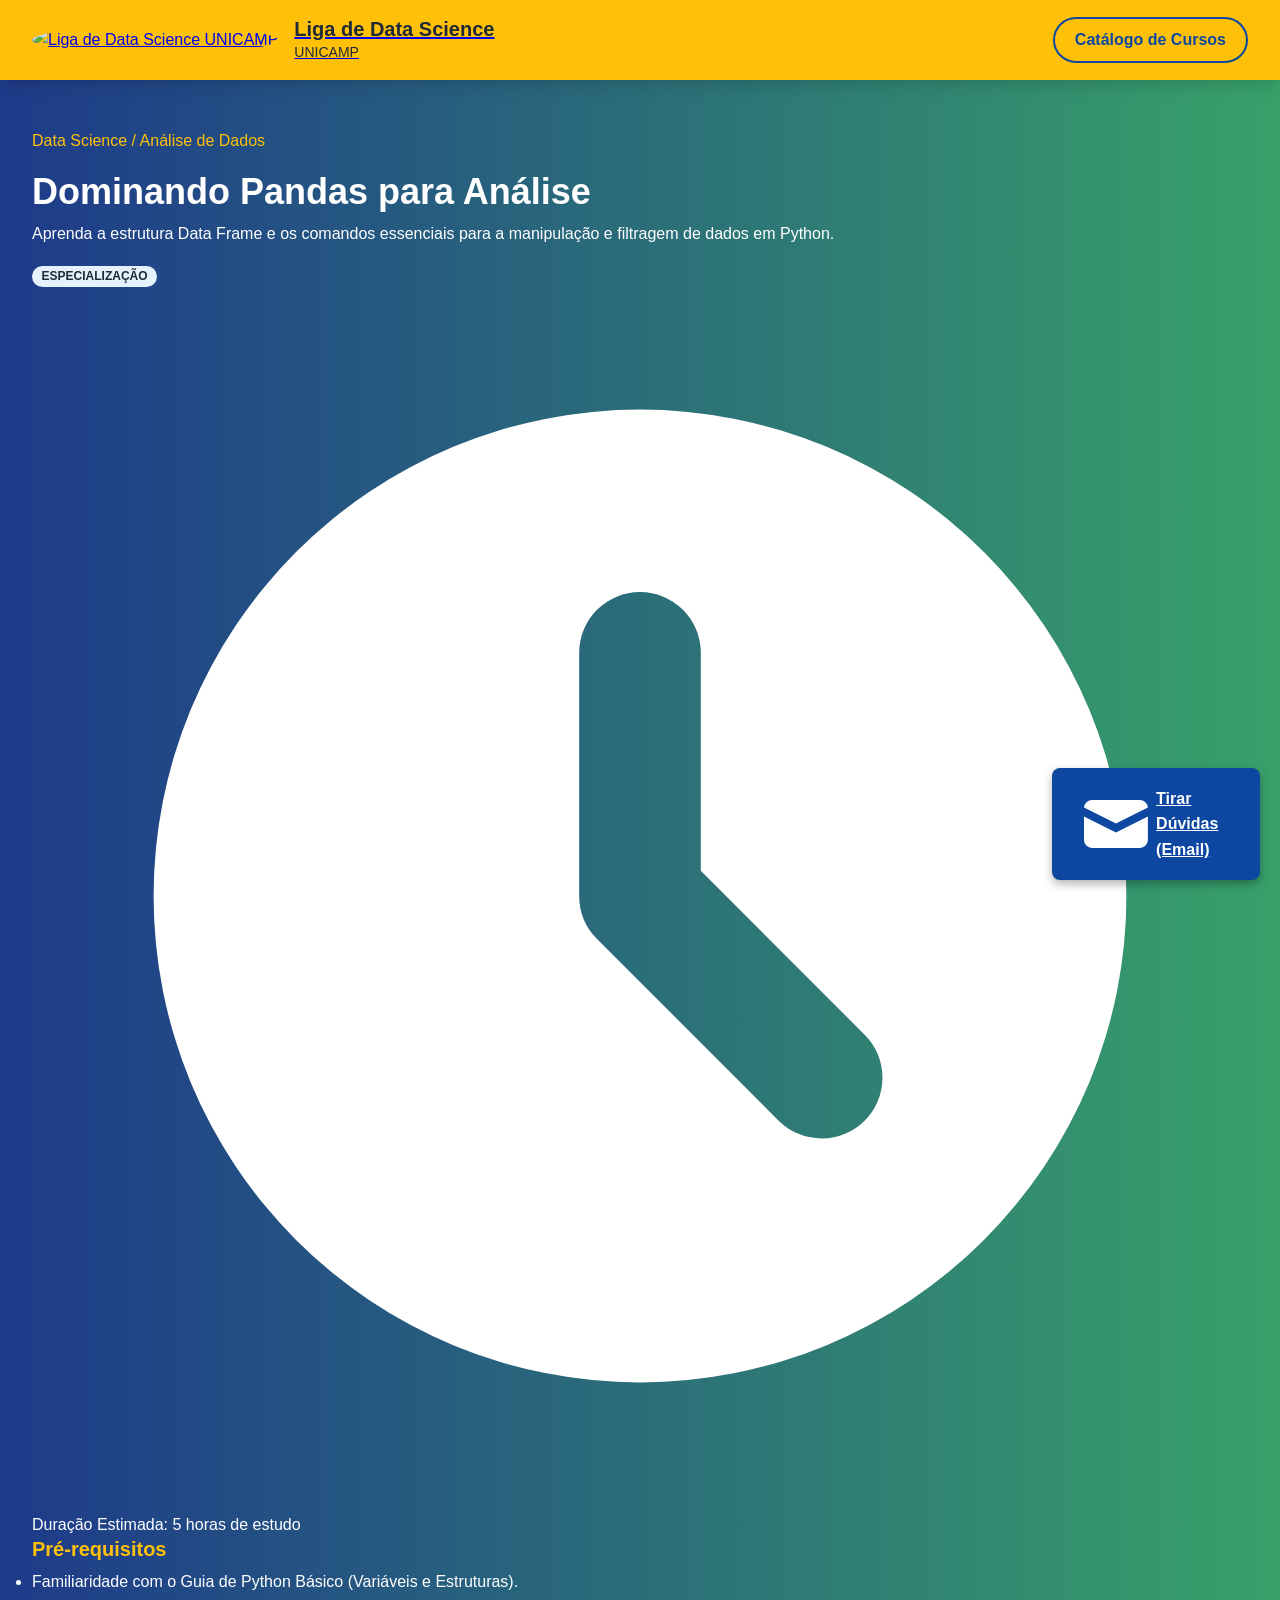
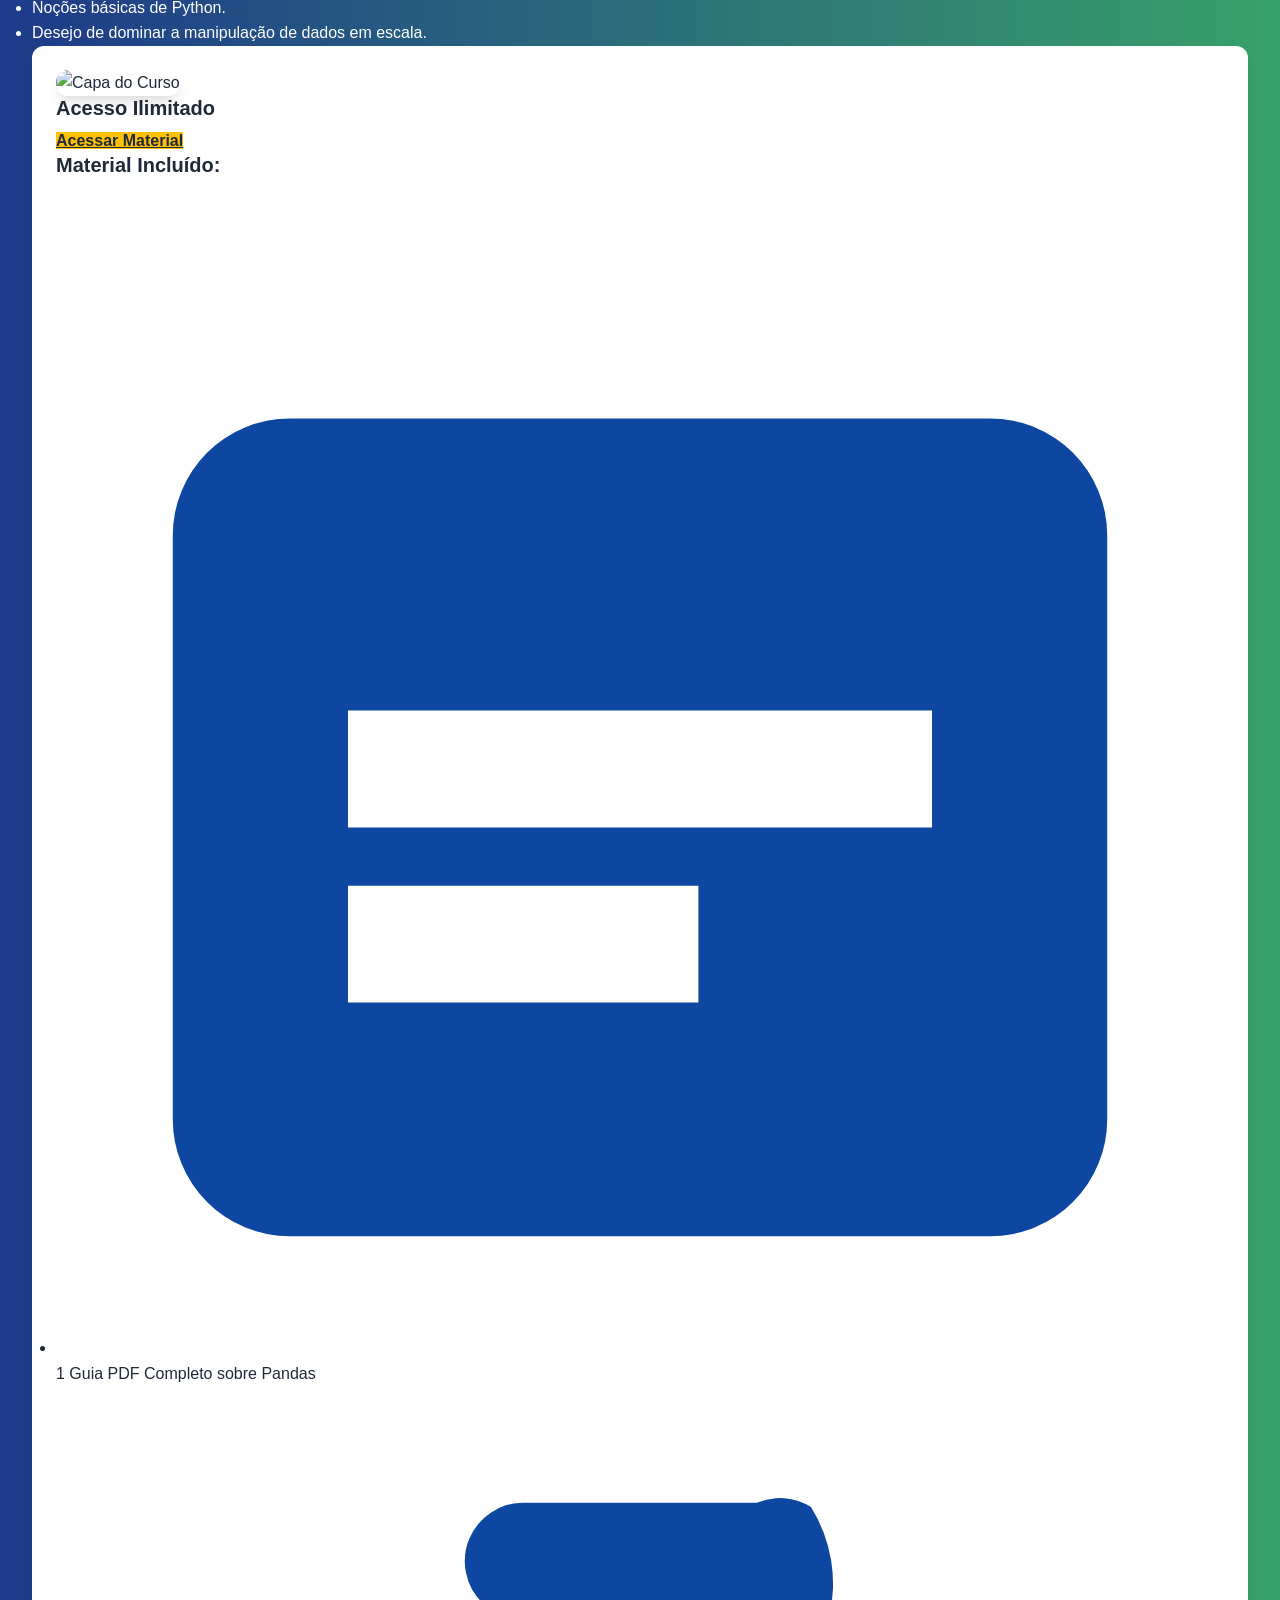
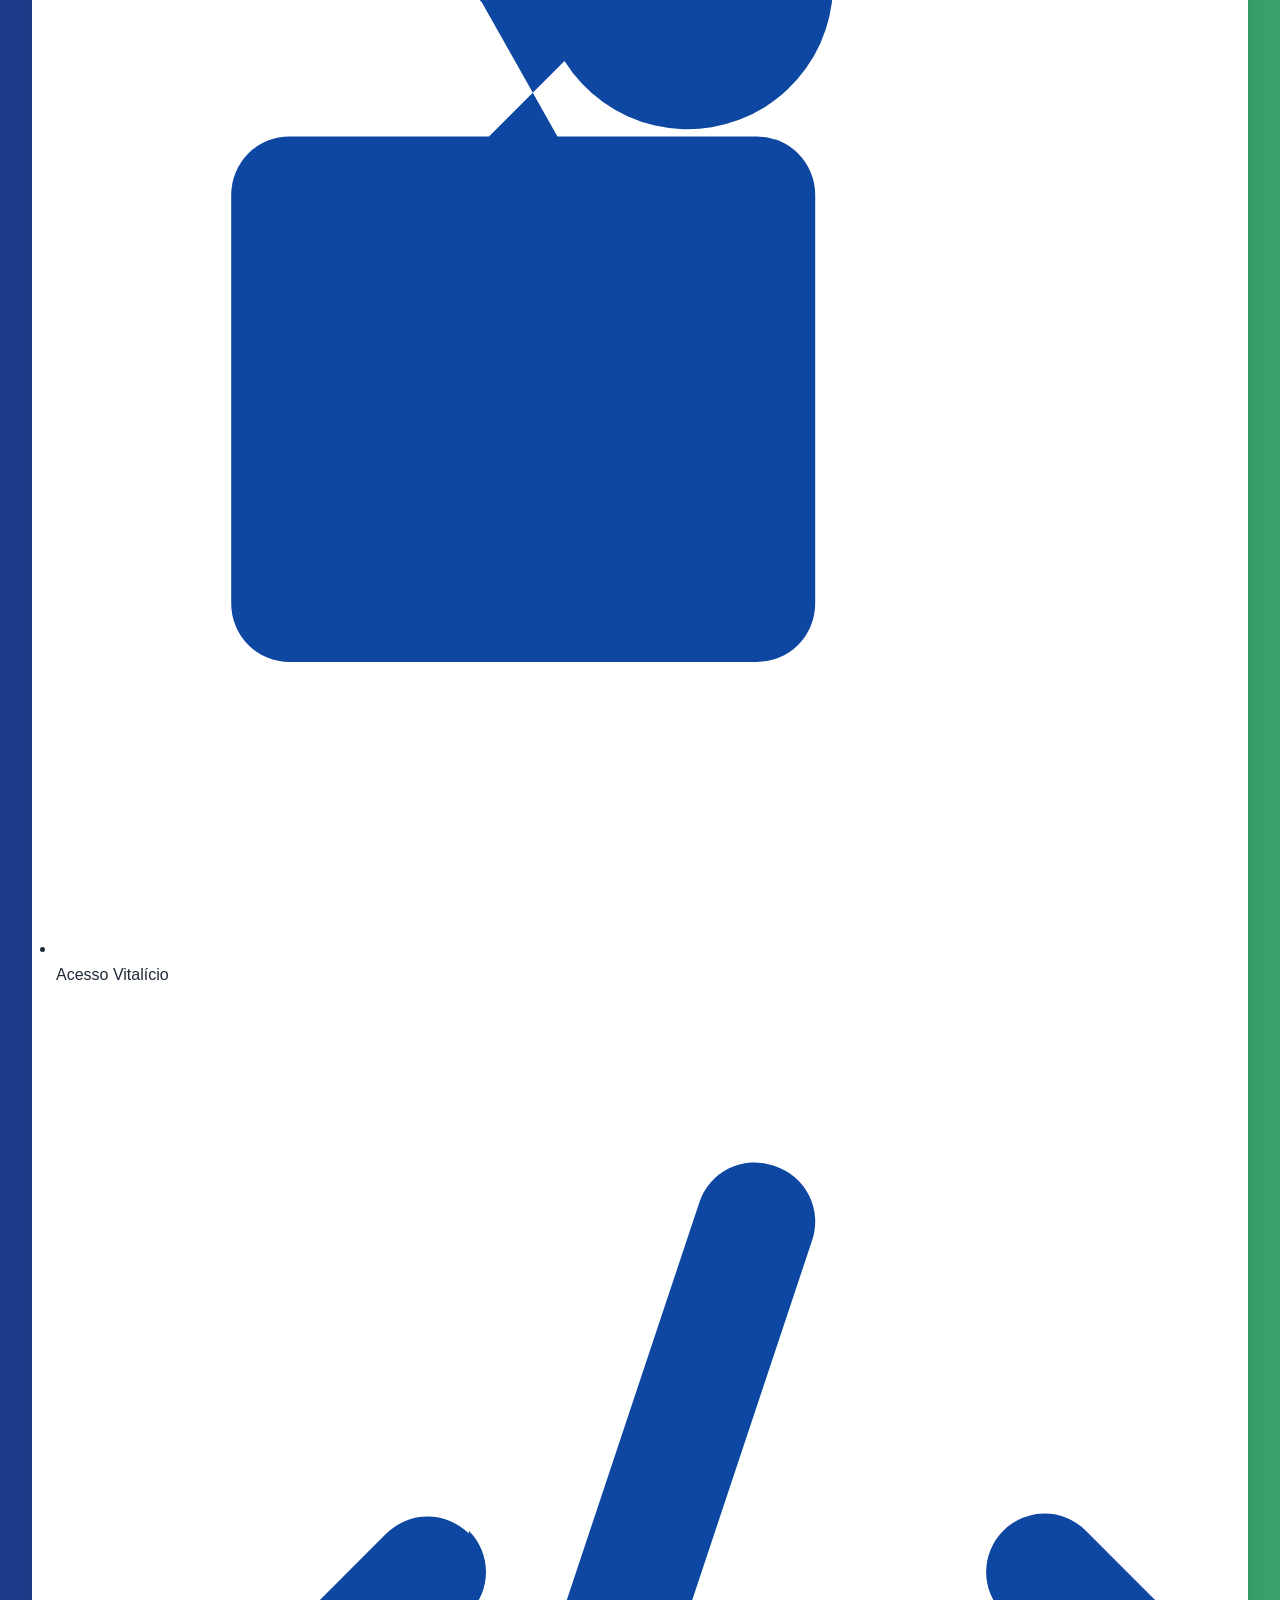
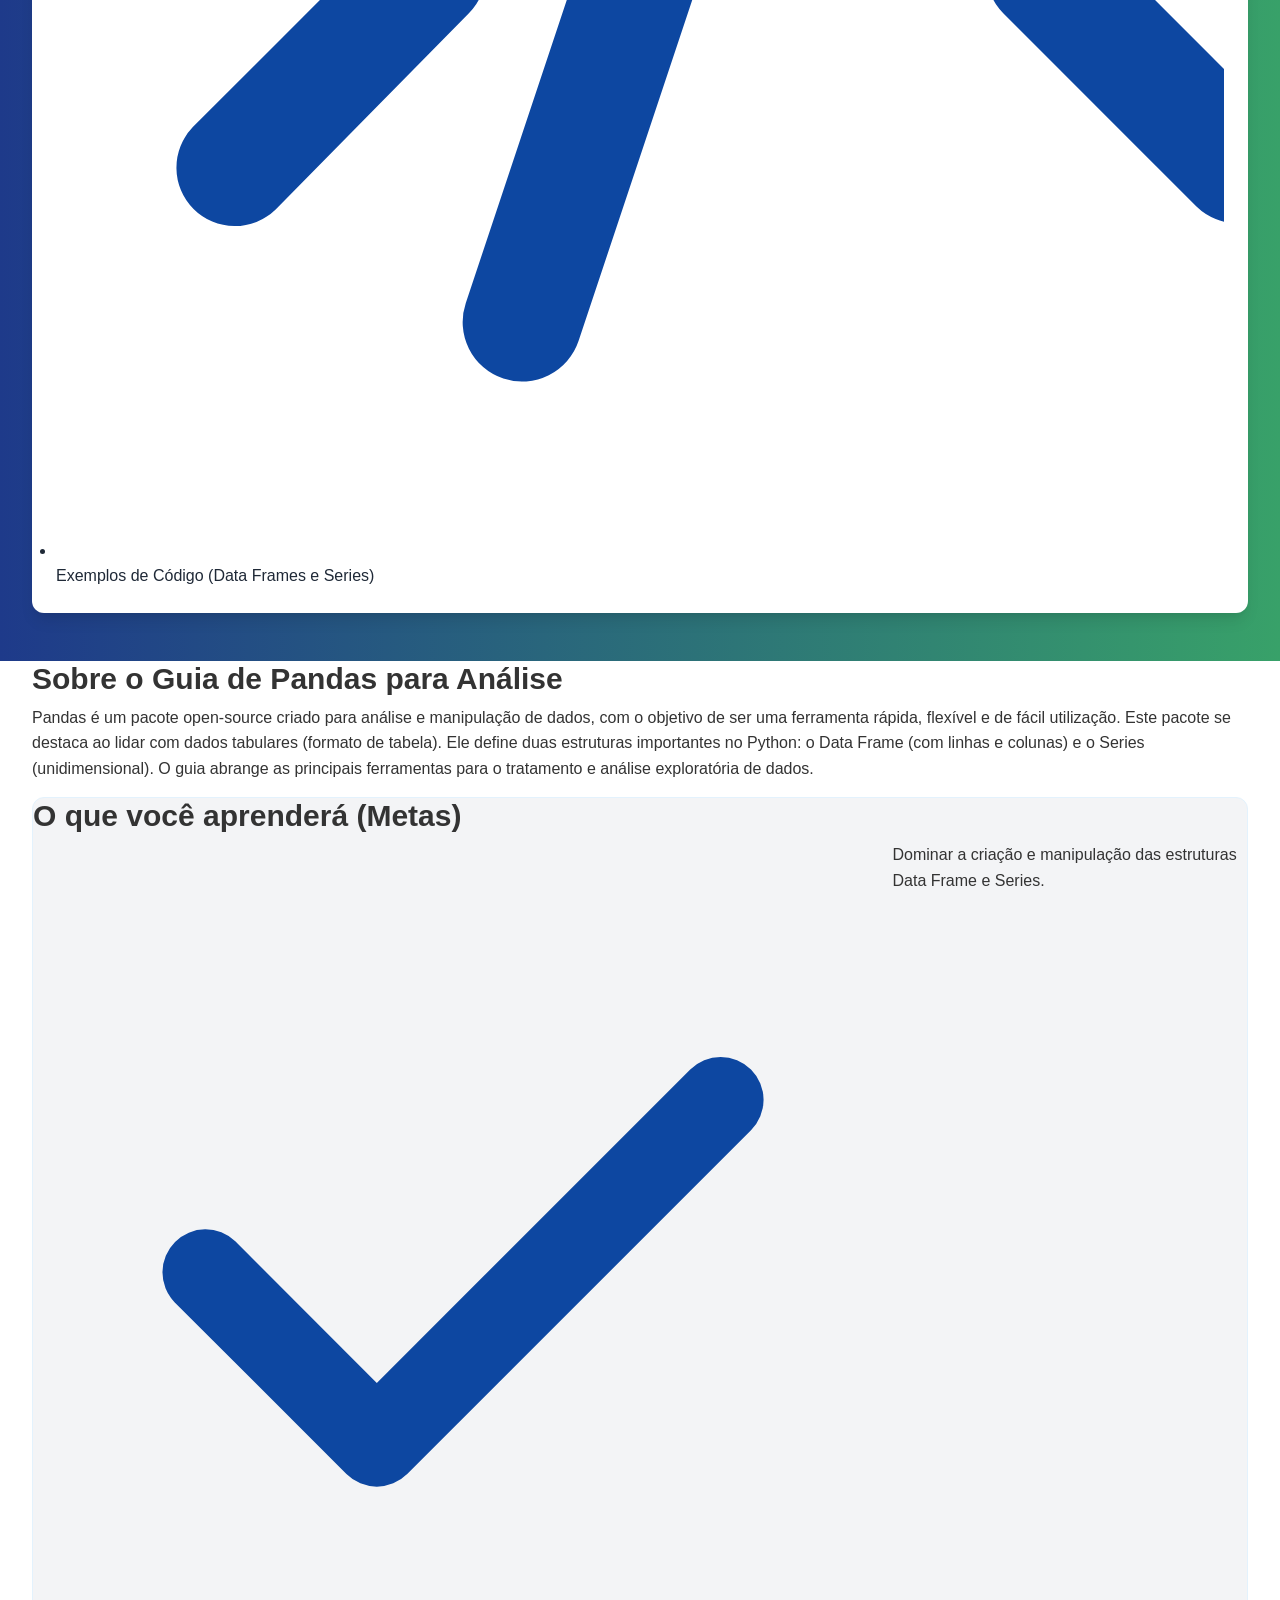
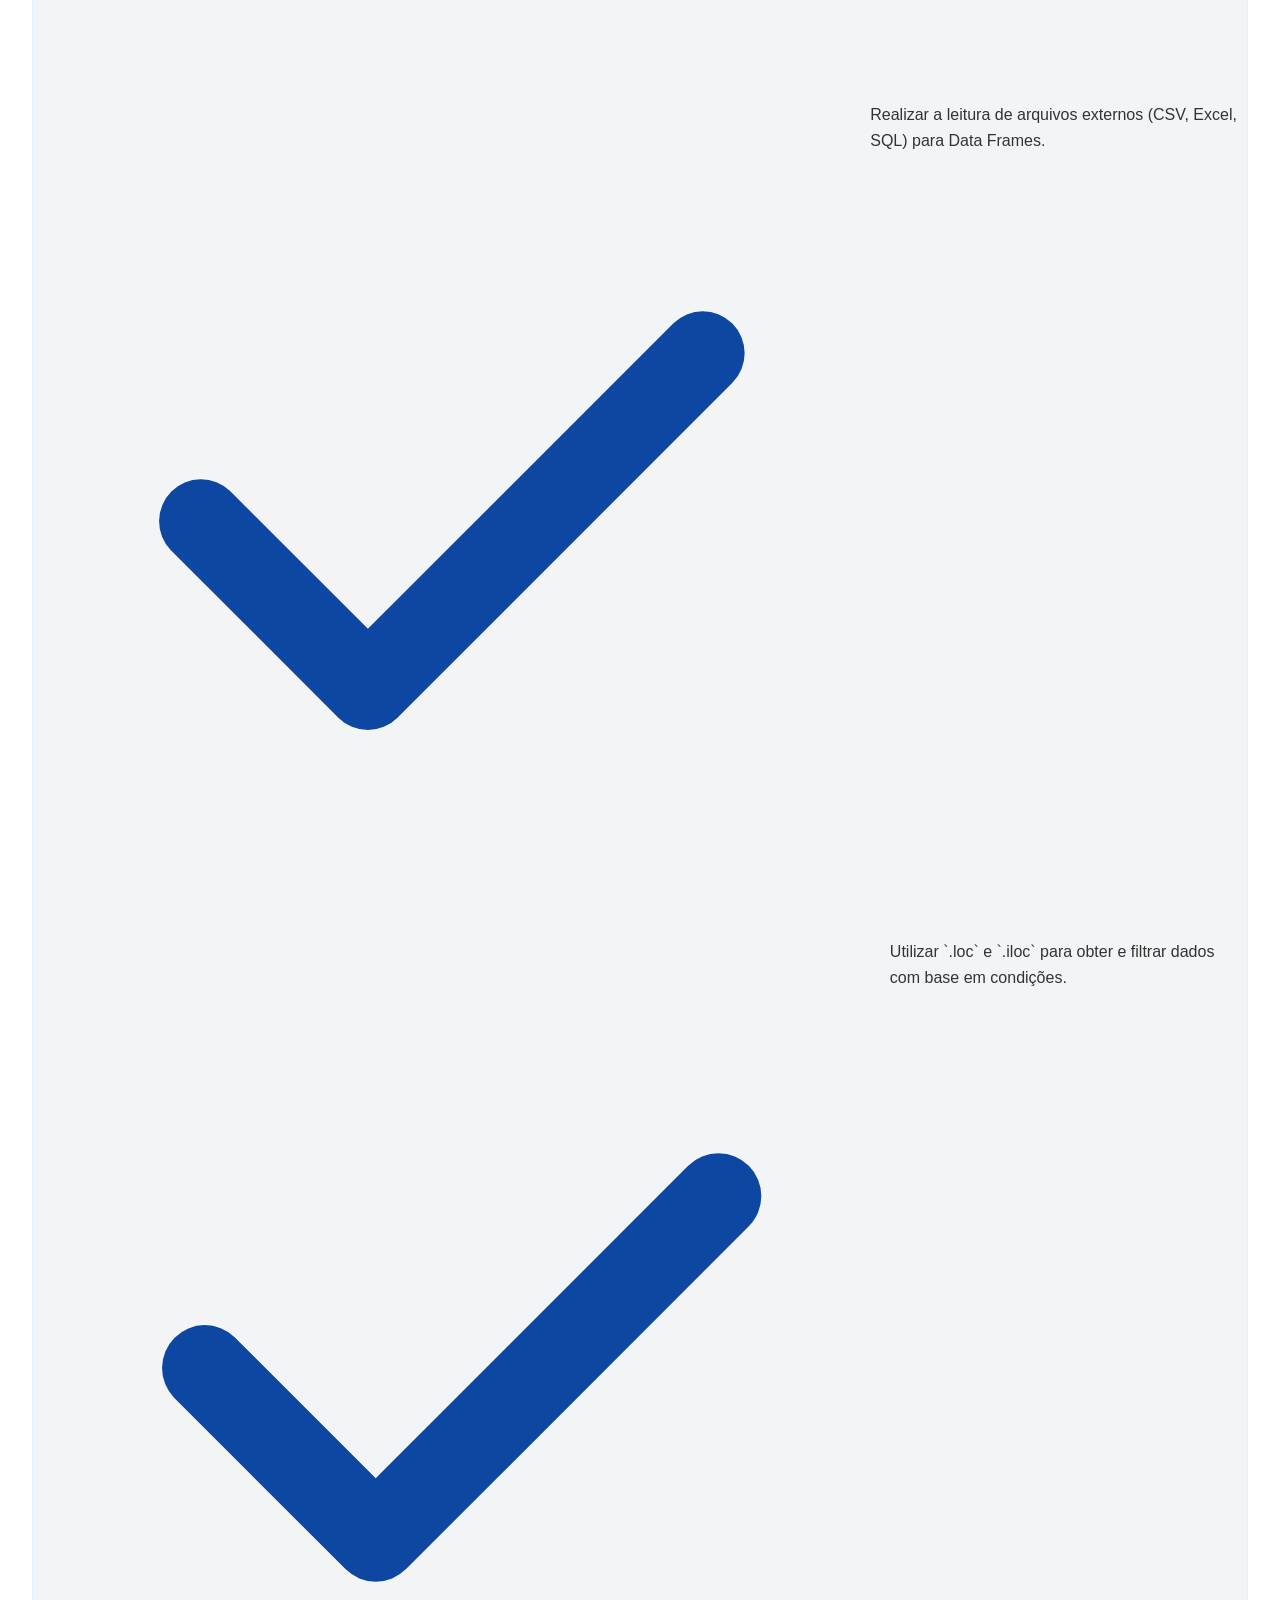
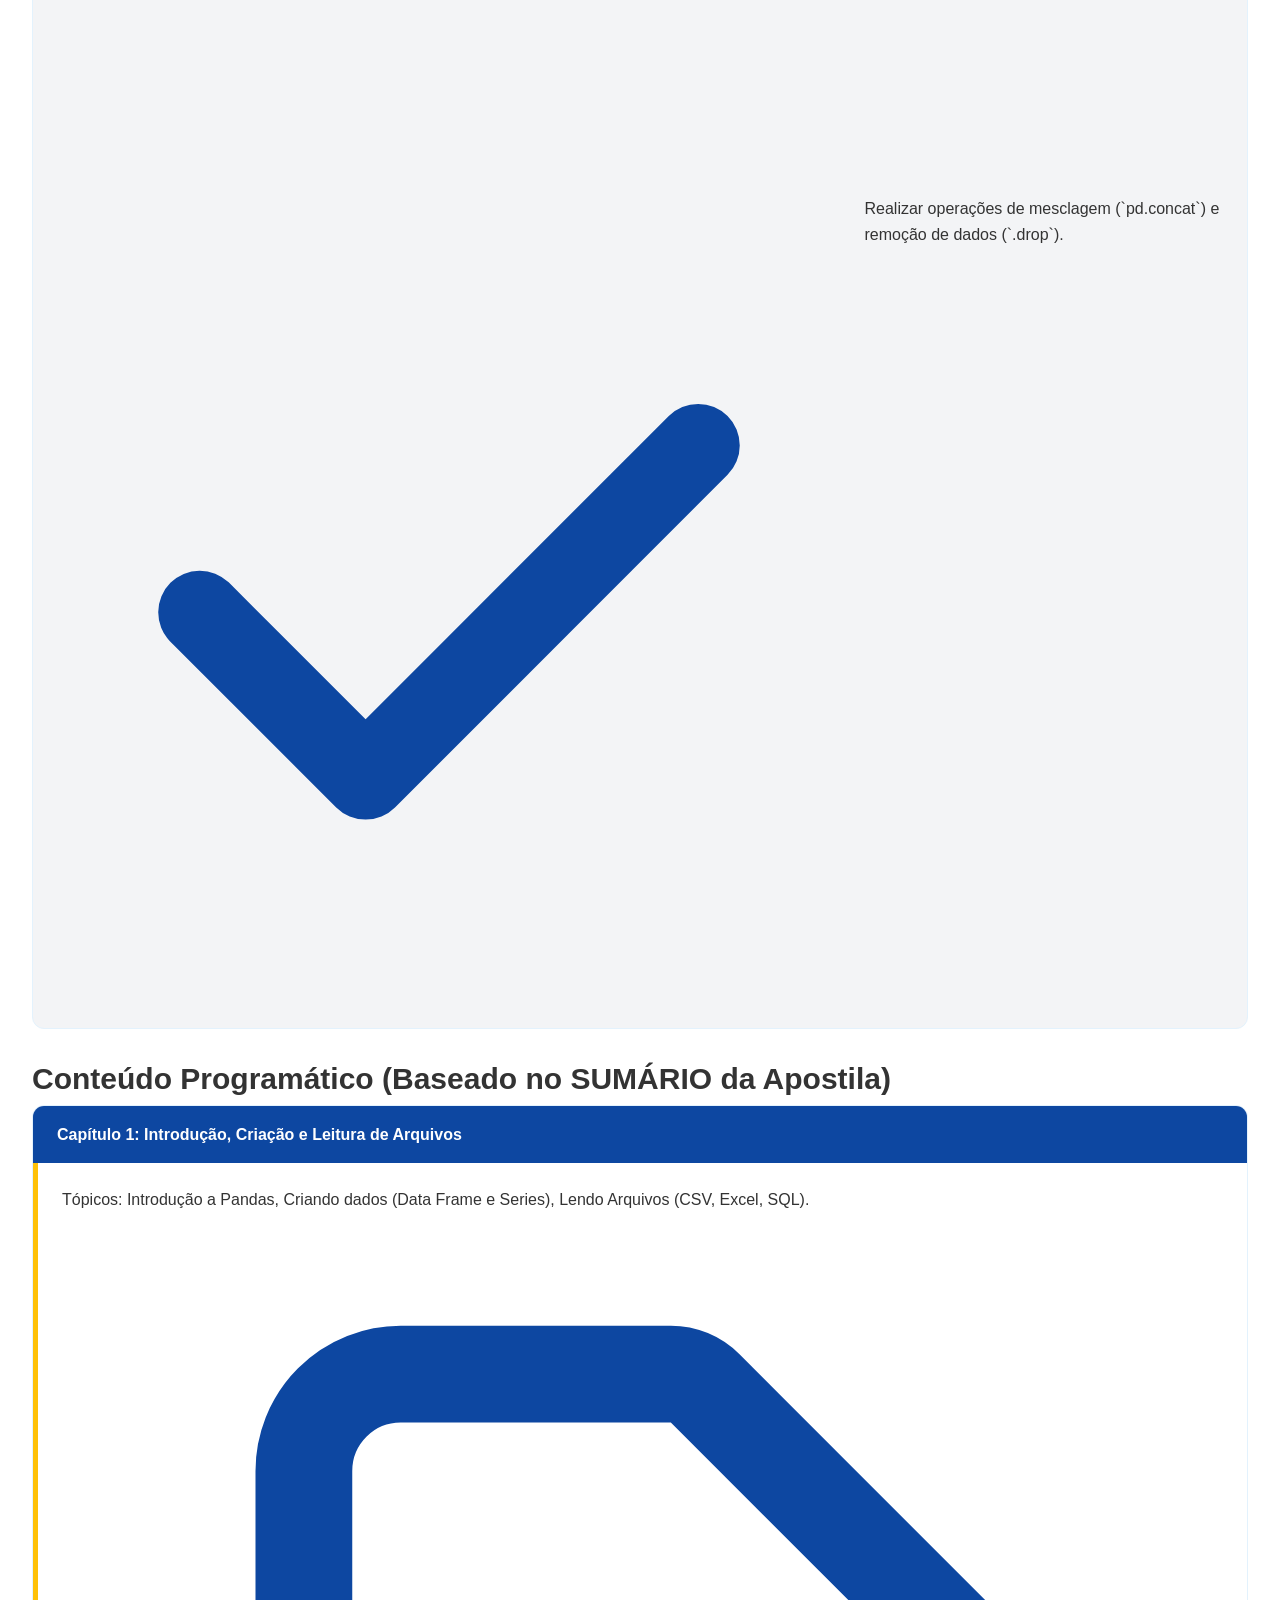
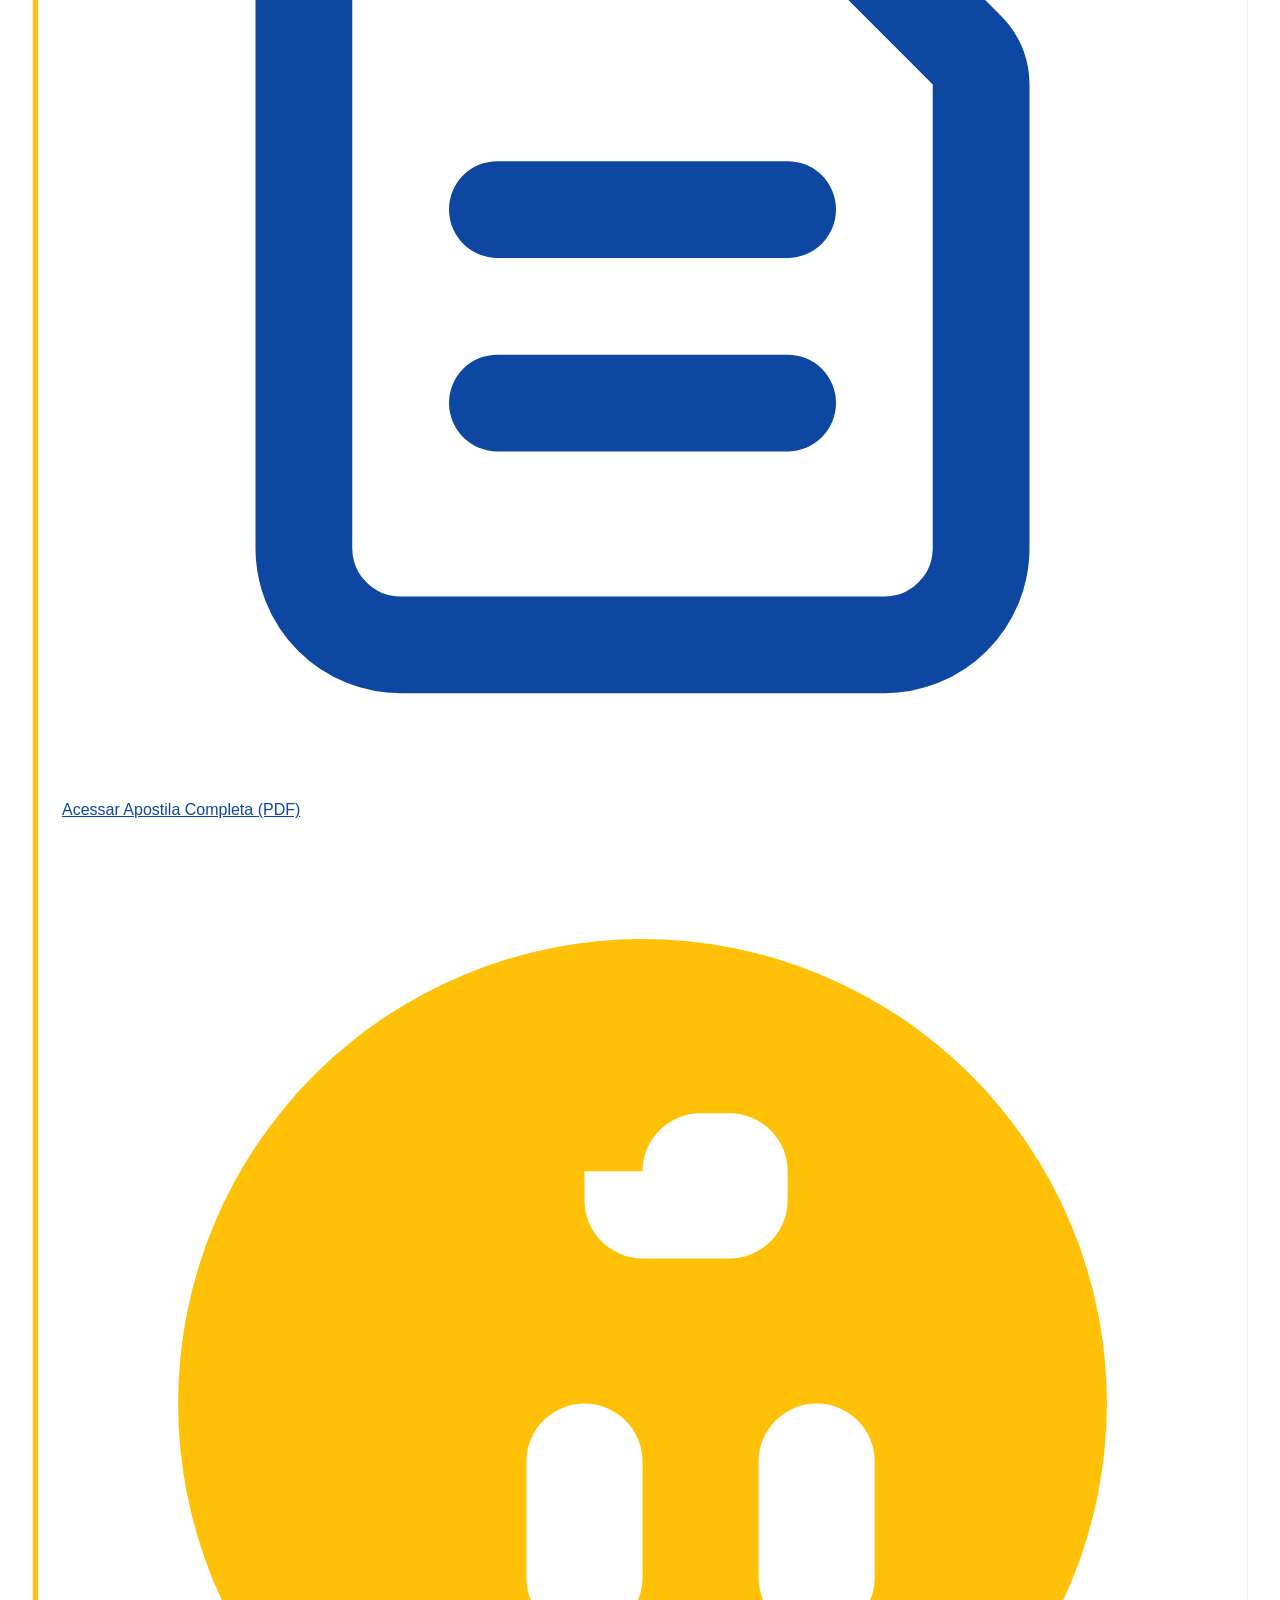
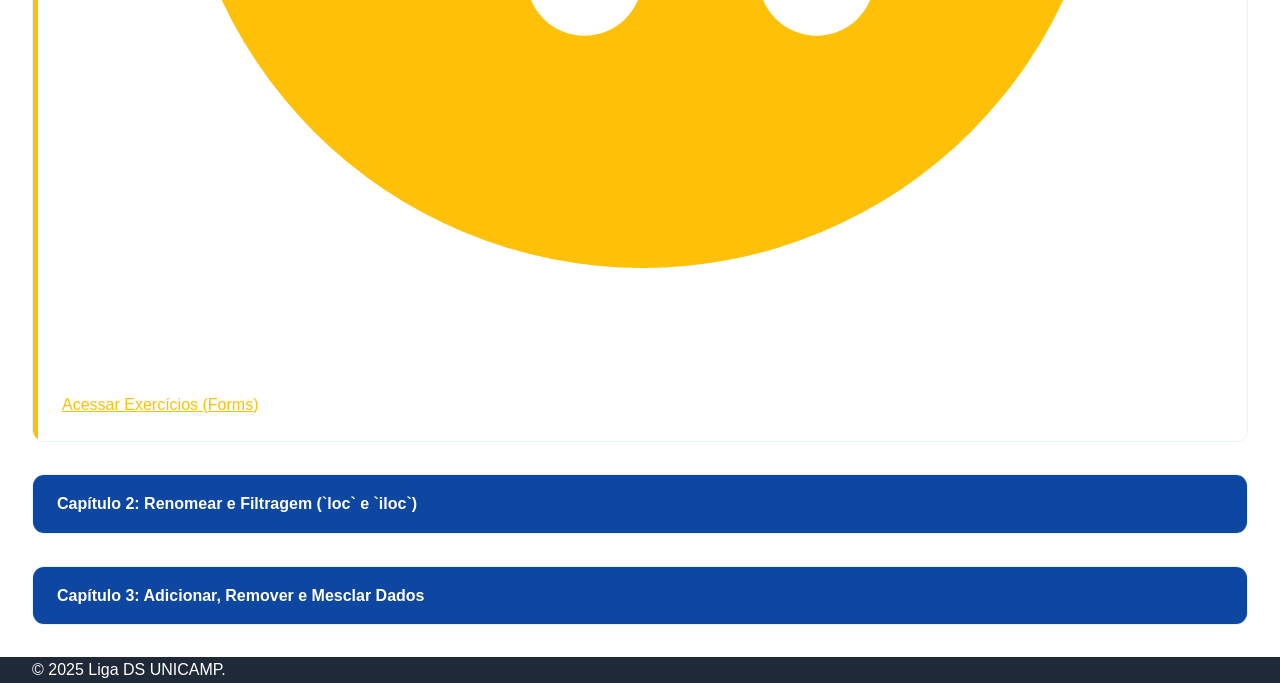
==== commit 1eb33cdc: "Commit exercicios" ====
--- a/capacitation_pandas.html
+++ b/capacitation_pandas.html
@@ -96,6 +96,25 @@
             align-items: flex-start; /* Alinha o texto e o ícone no topo */
             text-align: left;
         }
+
+        /* Estilo para o botão flutuante de Email/Dúvidas */
+        .btn-chat-float {
+            position: fixed;
+            bottom: 20px;
+            right: 20px;
+            background-color: var(--primary-color);
+            color: var(--white);
+            padding: 1rem 1.5rem;
+            border-radius: 0.5rem;
+            box-shadow: 0 4px 10px rgba(0, 0, 0, 0.3);
+            font-weight: 600;
+            z-index: 100;
+            display: flex;
+            align-items: center;
+        }
+        .btn-chat-float:hover {
+            background-color: #1a7d87;
+        }
     </style>
 </head>
 <body>
@@ -125,6 +144,15 @@
                         <svg class="w-4 h-4 mr-1" fill="currentColor" viewBox="0 0 20 20"><path fill-rule="evenodd" d="M10 18a8 8 0 100-16 8 8 0 000 16zm1-12a1 1 0 10-2 0v4a1 1 0 00.293.707l3 3a1 1 0 001.414-1.414L11 9.586V6z" clip-rule="evenodd"></path></svg>
                         Duração Estimada: 5 horas de estudo
                     </span>
+                </div>
+
+                <div class="p-4 mt-6 rounded-lg bg-white/10 border border-white/30">
+                    <h4 class="text-lg font-bold mb-2 text-secondary">Pré-requisitos</h4>
+                    <ul class="list-disc list-inside space-y-1 text-white text-sm opacity-90 pl-4">
+                        <li>Familiaridade com o Guia de Python Básico (Variáveis e Estruturas).</li>
+                        <li>Noções básicas de Python.</li>
+                        <li>Desejo de dominar a manipulação de dados em escala.</li>
+                    </ul>
                 </div>
             </div>
 
@@ -185,11 +213,11 @@
                             <p class="text-sm text-medium-gray">Tópicos: Introdução a Pandas, Criando dados (Data Frame e Series), Lendo Arquivos (CSV, Excel, SQL).</p>
                             <a href="https://drive.google.com/file/d/1uTbgbLr_trUPFNYW8DeYsIQ0rZQ4hUey/view" target="_blank" class="text-primary font-semibold hover:underline flex items-center text-sm">
                                 <svg class="w-4 h-4 mr-1" fill="none" stroke="currentColor" viewBox="0 0 24 24"><path stroke-linecap="round" stroke-linejoin="round" stroke-width="2" d="M9 12h6m-6 4h6m2 5H7a2 2 0 01-2-2V5a2 2 0 012-2h5.586a1 1 0 01.707.293l5.414 5.414a1 1 0 01.293.707V19a2 2 0 01-2 2z"></path></svg>
-                                Acessar PDF / Introdução e Criação
-                            </a>
-                            <a href="exercise_feedback.html" target="_blank" class="text-secondary font-semibold hover:underline flex items-center text-sm">
+                                Acessar Apostila Completa (PDF)
+                            </a>
+                            <a href="https://forms.gle/6HdUp8zQvMxZWNj1A" target="_blank" class="text-secondary font-semibold hover:underline flex items-center text-sm">
                                 <svg class="w-4 h-4 mr-1" fill="currentColor" viewBox="0 0 20 20"><path d="M10 2a8 8 0 100 16 8 8 0 000-16zm-2 9a1 1 0 112 0v2a1 1 0 11-2 0v-2zm4 0a1 1 0 012 0v2a1 1 0 11-2 0v-2zm-2-5a1 1 0 011-1h.5a1 1 0 011 1v.5a1 1 0 01-1 1H10a1 1 0 01-1-1v-.5z"></path></svg>
-                                Acessar Exercícios do Módulo
+                                Acessar Exercícios (Forms)
                             </a>
                         </div>
                     </details>
@@ -202,9 +230,9 @@
                                 <svg class="w-4 h-4 mr-1" fill="none" stroke="currentColor" viewBox="0 0 24 24"><path stroke-linecap="round" stroke-linejoin="round" stroke-width="2" d="M9 12h6m-6 4h6m2 5H7a2 2 0 01-2-2V5a2 2 0 012-2h5.586a1 1 0 01.707.293l5.414 5.414a1 1 0 01.293.707V19a2 2 0 01-2 2z"></path></svg>
                                 Acessar Apostila Completa (PDF)
                             </a>
-                            <a href="exercise_feedback.html" target="_blank" class="text-secondary font-semibold hover:underline flex items-center text-sm">
+                            <a href="https://forms.gle/6HdUp8zQvMxZWNj1A" target="_blank" class="text-secondary font-semibold hover:underline flex items-center text-sm">
                                 <svg class="w-4 h-4 mr-1" fill="currentColor" viewBox="0 0 20 20"><path d="M10 2a8 8 0 100 16 8 8 0 000-16zm-2 9a1 1 0 112 0v2a1 1 0 11-2 0v-2zm4 0a1 1 0 012 0v2a1 1 0 11-2 0v-2zm-2-5a1 1 0 011-1h.5a1 1 0 011 1v.5a1 1 0 01-1 1H10a1 1 0 01-1-1v-.5z"></path></svg>
-                                Acessar Exercícios do Módulo
+                                Acessar Exercícios (Forms)
                             </a>
                         </div>
                     </details>
@@ -217,23 +245,14 @@
                                 <svg class="w-4 h-4 mr-1" fill="none" stroke="currentColor" viewBox="0 0 24 24"><path stroke-linecap="round" stroke-linejoin="round" stroke-width="2" d="M9 12h6m-6 4h6m2 5H7a2 2 0 01-2-2V5a2 2 0 012-2h5.586a1 1 0 01.707.293l5.414 5.414a1 1 0 01.293.707V19a2 2 0 01-2 2z"></path></svg>
                                 Acessar Apostila Completa (PDF)
                             </a>
-                            <a href="exercise_feedback.html" target="_blank" class="text-secondary font-semibold hover:underline flex items-center text-sm">
+                            <a href="https://forms.gle/6HdUp8zQvMxZWNj1A" target="_blank" class="text-secondary font-semibold hover:underline flex items-center text-sm">
                                 <svg class="w-4 h-4 mr-1" fill="currentColor" viewBox="0 0 20 20"><path d="M10 2a8 8 0 100 16 8 8 0 000-16zm-2 9a1 1 0 112 0v2a1 1 0 11-2 0v-2zm4 0a1 1 0 012 0v2a1 1 0 11-2 0v-2zm-2-5a1 1 0 011-1h.5a1 1 0 011 1v.5a1 1 0 01-1 1H10a1 1 0 01-1-1v-.5z"></path></svg>
-                                Acessar Exercícios do Módulo
+                                Acessar Exercícios (Forms)
                             </a>
                         </div>
                     </details>
 
                 </div>
-            </section>
-            
-            <section class="mt-8 p-6 bg-light-gray rounded-lg border border-gray-300">
-                <h2 class="text-2xl font-bold text-ds-dark mb-3">Requisitos</h2>
-                <ul class="list-disc list-inside space-y-1 text-medium-gray pl-4">
-                    <li>Familiaridade com o Guia de Python Básico (Variáveis e Estruturas).</li>
-                    <li>Noções básicas de Python.</li>
-                    <li>Desejo de dominar a manipulação de dados em escala.</li>
-                </ul>
             </section>
         </div>
 
@@ -256,6 +275,11 @@
         </div>
     </main>
 
+    <a href="mailto:ligads@unicamp.br?subject=DÚVIDA%20SOBRE%20PANDAS" class="btn-chat-float">
+        <svg class="w-6 h-6 mr-2" fill="currentColor" viewBox="0 0 20 20" xmlns="http://www.w3.org/2000/svg"><path d="M2.003 5.884L10 9.882l7.997-3.998A2 2 0 0016 4H4a2 2 0 00-1.997 1.884z"></path><path d="M18 8.118l-8 4-8-4V14a2 2 0 002 2h12a2 2 0 002-2V8.118z"></path></svg>
+        Tirar Dúvidas (Email)
+    </a>
+
     <footer class="footer bg-ds-dark text-gray-400">
         <div class="container py-6 text-center">
             &copy; 2025 Liga DS UNICAMP.
